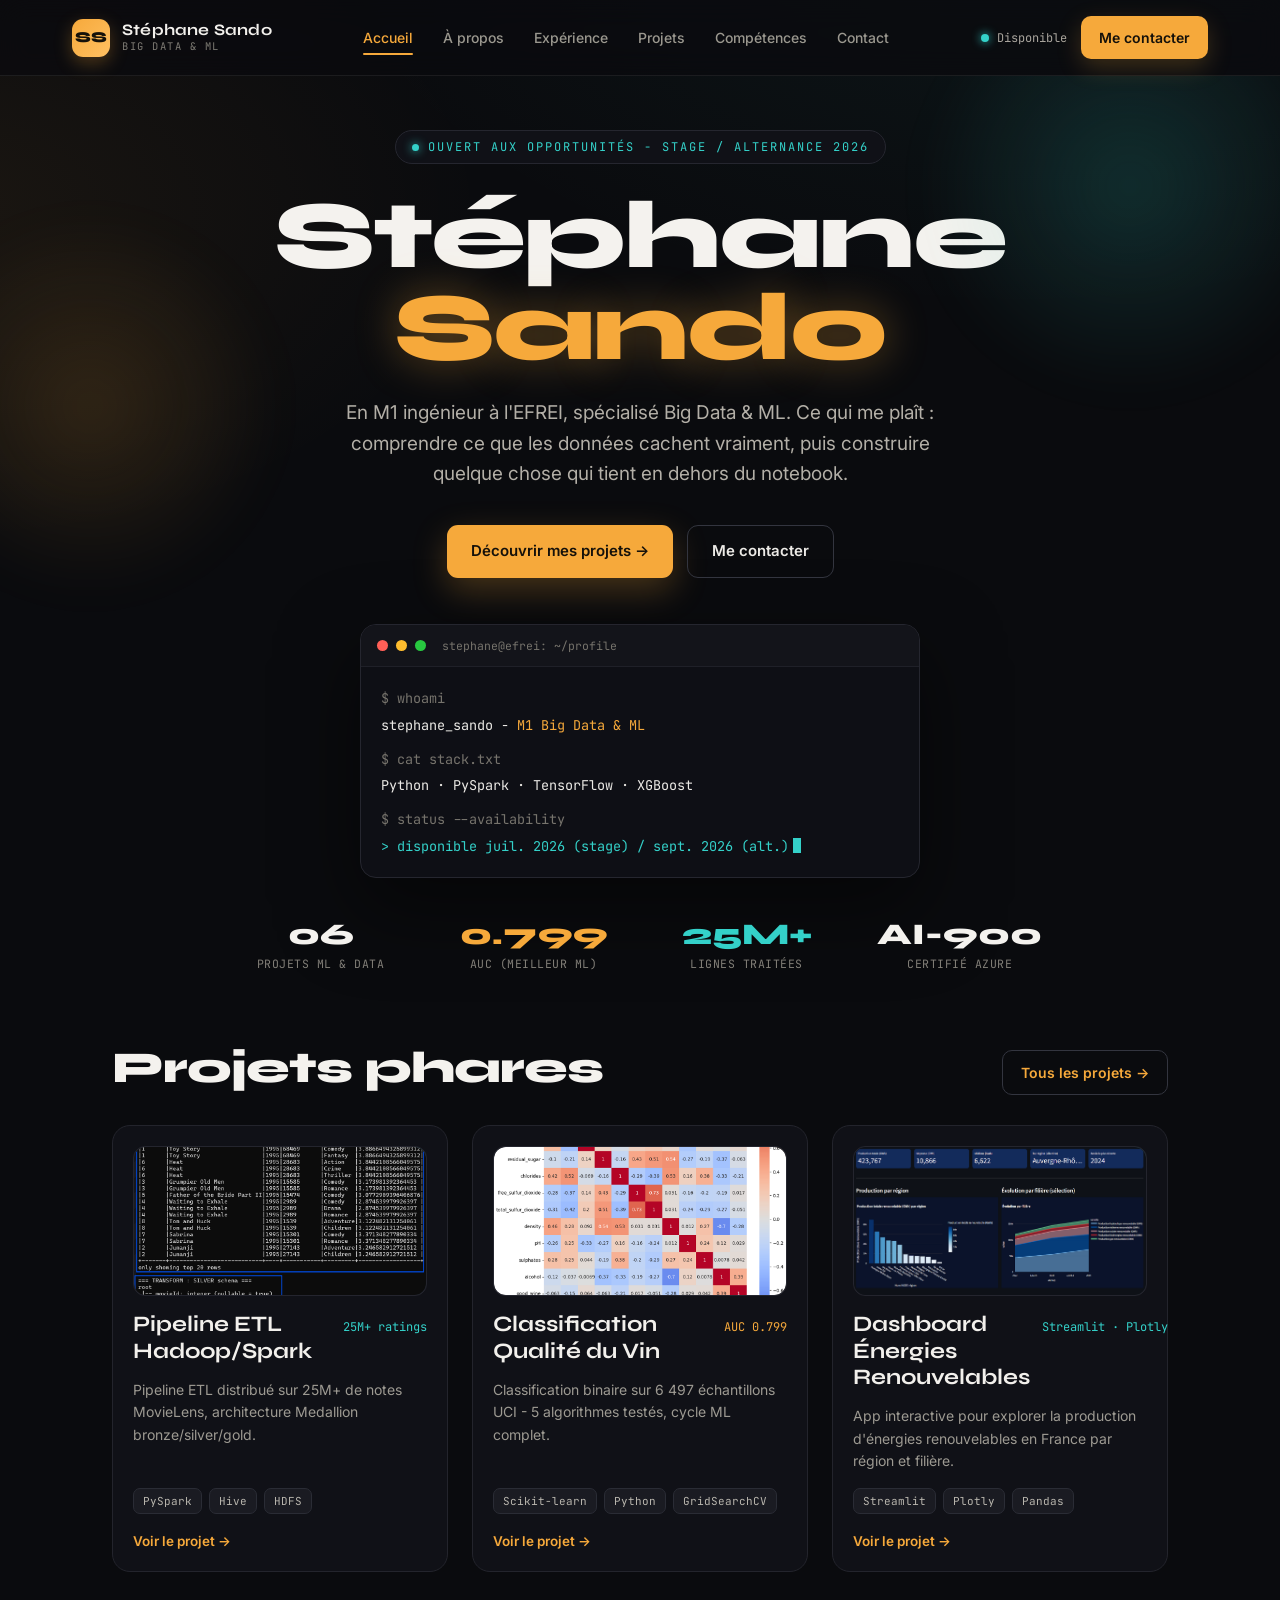
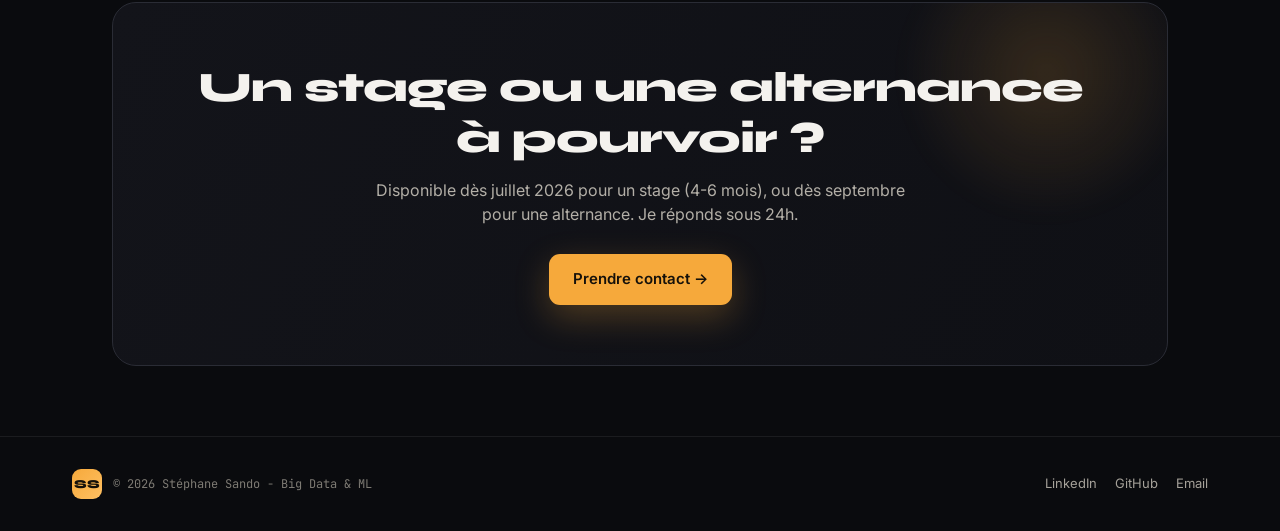
==== index.html @ d76c53a5 "Initial portfolio commit" ====
<!DOCTYPE html>
<html lang="fr">
<head>
  <meta charset="UTF-8">
  <meta name="viewport" content="width=device-width, initial-scale=1.0">
  <title>Stéphane Sando - Big Data &amp; Machine Learning</title>
  <link rel="preconnect" href="https://fonts.googleapis.com">
  <link rel="preconnect" href="https://fonts.gstatic.com" crossorigin>
  <link href="https://fonts.googleapis.com/css2?family=Syne:wght@600;700;800&family=Inter:wght@400;500;600&family=JetBrains+Mono:wght@400;500&display=swap" rel="stylesheet">
  <link href="https://cdn.jsdelivr.net/npm/bootstrap@5.3.3/dist/css/bootstrap.min.css" rel="stylesheet">
  <link rel="stylesheet" href="css/style.css">
</head>
<body>
<div class="page-bg">

  <!-- NAV -->
  <nav class="nav">
    <a href="index.html" class="nav-logo">
      <div class="nav-logo-icon">SS</div>
      <div>
        <span class="nav-logo-name">Stéphane Sando</span>
        <span class="nav-logo-sub">Big Data &amp; ML</span>
      </div>
    </a>
    <div class="nav-links d-none d-lg-flex">
      <a href="index.html"      class="nav-link">Accueil</a>
      <a href="about.html"      class="nav-link">À propos</a>
      <a href="experience.html" class="nav-link">Expérience</a>
      <a href="projects.html"   class="nav-link">Projets</a>
      <a href="skills.html"     class="nav-link">Compétences</a>
      <a href="contact.html"    class="nav-link">Contact</a>
    </div>
    <div class="nav-actions">
      <div class="nav-status d-none d-lg-flex"><span class="status-dot"></span>Disponible</div>
      <a href="contact.html" class="btn-nav-contact">Me contacter</a>
      <button class="burger d-flex d-lg-none" aria-label="Menu"><span></span><span></span><span></span></button>
    </div>
  </nav>

  <!-- MOBILE MENU -->
  <div class="mobile-menu">
    <a href="index.html"      class="nav-link">Accueil</a>
    <a href="about.html"      class="nav-link">À propos</a>
    <a href="experience.html" class="nav-link">Expérience</a>
    <a href="projects.html"   class="nav-link">Projets</a>
    <a href="skills.html"     class="nav-link">Compétences</a>
    <a href="contact.html"    class="nav-link">Contact</a>
    <a href="contact.html" class="btn btn-primary" style="margin-top:24px;">Me contacter</a>
  </div>

  <!-- HERO -->
  <div class="hero-wrapper">
    <div class="hero-glow-1"></div>
    <div class="hero-glow-2"></div>
    <div class="hero-inner">
      <div class="hero-badge">
        <span class="hero-badge-dot"></span>
        Ouvert aux opportunités - Stage / Alternance 2026
      </div>
      <h1 class="hero-title">Stéphane <span class="hero-title-accent">Sando</span></h1>
      <p class="hero-desc">En M1 ingénieur à l'EFREI, spécialisé Big Data &amp; ML. Ce qui me plaît : comprendre ce que les données cachent vraiment, puis construire quelque chose qui tient en dehors du notebook.</p>
      <div class="hero-ctas">
        <a href="projects.html" class="btn btn-primary">Découvrir mes projets →</a>
        <a href="contact.html"  class="btn btn-secondary">Me contacter</a>
      </div>

      <!-- Terminal -->
      <div class="terminal">
        <div class="terminal-bar">
          <span class="terminal-dot" style="background:#ff5f57;"></span>
          <span class="terminal-dot" style="background:#febc2e;"></span>
          <span class="terminal-dot" style="background:#28c840;"></span>
          <span class="terminal-title">stephane@efrei: ~/profile</span>
        </div>
        <div class="terminal-body">
          <div class="t-comment">$ whoami</div>
          <div class="t-output">stephane_sando - <span class="t-accent">M1 Big Data &amp; ML</span></div>
          <div class="t-comment t-gap">$ cat stack.txt</div>
          <div class="t-output">Python · PySpark · TensorFlow · XGBoost</div>
          <div class="t-comment t-gap">$ status --availability</div>
          <div class="t-cool">&gt; disponible juil. 2026 (stage) / sept. 2026 (alt.)<span class="t-cursor"></span></div>
        </div>
      </div>

      <!-- Stats — Bootstrap grid : 2 col mobile, 4 col md+ -->
      <div class="row g-3 justify-content-center mt-4">
        <div class="col-6 col-md-3">
          <div class="stat-item">
            <div class="stat-value">06</div>
            <div class="stat-label">PROJETS ML &amp; DATA</div>
          </div>
        </div>
        <div class="col-6 col-md-3">
          <div class="stat-item">
            <div class="stat-value accent">0.799</div>
            <div class="stat-label">AUC (MEILLEUR ML)</div>
          </div>
        </div>
        <div class="col-6 col-md-3">
          <div class="stat-item">
            <div class="stat-value cool">25M+</div>
            <div class="stat-label">LIGNES TRAITÉES</div>
          </div>
        </div>
        <div class="col-6 col-md-3">
          <a href="https://www.credly.com/badges/1e7e491c-f587-4750-8073-9c41e4e799e8/linked_in_profile" target="_blank" rel="noopener" class="stat-item" style="text-decoration:none;">
            <div class="stat-value">AI-900</div>
            <div class="stat-label">CERTIFIÉ AZURE</div>
          </a>
        </div>
      </div>
    </div>
  </div>

  <!-- PROJECTS PREVIEW -->
  <div class="container">
    <div class="preview-header">
      <h2 class="preview-title">Projets phares</h2>
      <a href="projects.html" class="btn-ghost">Tous les projets →</a>
    </div>

    <!-- Bootstrap grid : 1 col mobile, 2 col md, 3 col lg -->
    <div class="row g-4">

      <!-- Pipeline ETL Hadoop/Spark -->
      <div class="col-12 col-md-6 col-lg-4">
        <a href="projects.html#etl-hadoop" class="project-card h-100">
          <div class="project-card-thumb">
            <div class="thumb-glow" style="background:radial-gradient(circle at 72% 22%,rgba(52,209,201,.22),transparent 62%);"></div>
            <span class="thumb-cat" style="background:#34D1C9;">Big Data</span>
            <img src="img/projects/etl-hadoop-1.png" alt="Pipeline ETL Hadoop/Spark" class="thumb-img">
          </div>
          <div class="card-row">
            <h3 class="card-title">Pipeline ETL Hadoop/Spark</h3>
            <span class="card-metric" style="color:#34D1C9;">25M+ ratings</span>
          </div>
          <p class="card-desc">Pipeline ETL distribué sur 25M+ de notes MovieLens, architecture Medallion bronze/silver/gold.</p>
          <div class="card-tags">
            <span class="tag">PySpark</span>
            <span class="tag">Hive</span>
            <span class="tag">HDFS</span>
          </div>
          <span class="card-cta">Voir le projet →</span>
        </a>
      </div>

      <!-- Classification Qualité du Vin -->
      <div class="col-12 col-md-6 col-lg-4">
        <a href="projects.html#vin" class="project-card h-100">
          <div class="project-card-thumb">
            <div class="thumb-glow" style="background:radial-gradient(circle at 72% 22%,rgba(246,169,59,.22),transparent 62%);"></div>
            <span class="thumb-cat" style="background:#F6A93B;">Machine Learning</span>
            <img src="img/projects/vin-1.png" alt="Classification Qualité du Vin" class="thumb-img">
          </div>
          <div class="card-row">
            <h3 class="card-title">Classification Qualité du Vin</h3>
            <span class="card-metric" style="color:#F6A93B;">AUC 0.799</span>
          </div>
          <p class="card-desc">Classification binaire sur 6 497 échantillons UCI - 5 algorithmes testés, cycle ML complet.</p>
          <div class="card-tags">
            <span class="tag">Scikit-learn</span>
            <span class="tag">Python</span>
            <span class="tag">GridSearchCV</span>
          </div>
          <span class="card-cta">Voir le projet →</span>
        </a>
      </div>

      <!-- Dashboard Streamlit -->
      <div class="col-12 col-md-6 col-lg-4">
        <a href="projects.html#streamlit" class="project-card h-100">
          <div class="project-card-thumb">
            <div class="thumb-glow" style="background:radial-gradient(circle at 72% 22%,rgba(52,209,201,.22),transparent 62%);"></div>
            <span class="thumb-cat" style="background:#34D1C9;">Data Analytics</span>
            <img src="img/projects/streamlit.png" alt="Dashboard Énergies Renouvelables" class="thumb-img">
          </div>
          <div class="card-row">
            <h3 class="card-title">Dashboard Énergies Renouvelables</h3>
            <span class="card-metric" style="color:#34D1C9;">Streamlit · Plotly</span>
          </div>
          <p class="card-desc">App interactive pour explorer la production d'énergies renouvelables en France par région et filière.</p>
          <div class="card-tags">
            <span class="tag">Streamlit</span>
            <span class="tag">Plotly</span>
            <span class="tag">Pandas</span>
          </div>
          <span class="card-cta">Voir le projet →</span>
        </a>
      </div>

    </div>
  </div>

  <!-- CTA BANNER -->
  <div class="container">
    <div class="cta-banner">
      <div class="cta-banner-glow"></div>
      <h2>Un stage ou une alternance à pourvoir ?</h2>
      <p>Disponible dès juillet 2026 pour un stage (4-6 mois), ou dès septembre pour une alternance. Je réponds sous 24h.</p>
      <a href="contact.html" class="btn btn-primary" style="position:relative;">Prendre contact →</a>
    </div>
  </div>

  <!-- FOOTER -->
  <footer class="footer">
    <div class="footer-brand">
      <div class="footer-logo">SS</div>
      <span class="footer-copy">© 2026 Stéphane Sando - Big Data &amp; ML</span>
    </div>
    <div class="footer-links">
      <a href="https://linkedin.com/in/stephane-sando" target="_blank" rel="noopener" class="footer-link">LinkedIn</a>
      <a href="https://github.com/StephaneSando"       target="_blank" rel="noopener" class="footer-link">GitHub</a>
      <a href="mailto:stephanesando@gmail.com"                                         class="footer-link">Email</a>
    </div>
  </footer>

</div>
<script src="js/main.js"></script>
</body>
</html>
---- css/style.css ----
/* =============================================
   PORTFOLIO — STÉPHANE SANDO
   css/style.css — feuille de styles partagée
   ============================================= */

/* === RESET === */
*, *::before, *::after { box-sizing: border-box; margin: 0; padding: 0; }
html { scroll-behavior: smooth; }
body {
  background: #0a0b0e;
  color: #ECEAE6;
  font-family: 'Inter', sans-serif;
  -webkit-font-smoothing: antialiased;
  -webkit-text-size-adjust: 100%;
  min-height: 100vh;
  overflow-x: hidden;
}
img { max-width: 100%; display: block; }
a { text-decoration: none; color: inherit; }
button { font-family: 'Inter', sans-serif; cursor: pointer; }
input, textarea { font-family: 'Inter', sans-serif; }
::selection { background: rgba(246,169,59,0.3); }

/* === CSS VARIABLES === */
:root {
  --accent:       #F6A93B;
  --accent-bright:#FFC062;
  --cool:         #34D1C9;
  --bg:           #0a0b0e;
  --bg-card:      #101117;
  --bg-card2:     #15161d;
  --border:       #23242c;
  --border-sub:   #2a2c35;
  --text1: #F4F2EE;
  --text2: #ECEAE6;
  --text3: #c4c0b8;
  --text4: #b3afa7;
  --text5: #9d9a92;
  --text6: #827f78;
}

/* === PAGE BACKGROUND === */
.page-bg {
  background:
    radial-gradient(1200px 700px at 80% -5%, rgba(52,209,201,0.06), transparent 60%),
    radial-gradient(1000px 600px at -5% 10%, rgba(246,169,59,0.07), transparent 55%),
    #0a0b0e;
  min-height: 100vh;
}

/* === CONTAINERS === */
.container    { max-width: 1200px; margin: 0 auto; padding: 0 clamp(20px,6vw,72px); }
.container-md { max-width: 1100px; margin: 0 auto; padding: 0 clamp(20px,6vw,72px); }
.container-sm { max-width: 1000px; margin: 0 auto; padding: 0 clamp(20px,6vw,72px); }

/* === TYPOGRAPHY === */
.section-label {
  font-family: 'JetBrains Mono', monospace;
  font-size: 12px;
  letter-spacing: 2px;
  text-transform: uppercase;
  color: var(--accent);
  margin-bottom: 12px;
}
.section-title {
  font-family: 'Syne', sans-serif;
  font-weight: 800;
  font-size: clamp(34px,5vw,56px);
  letter-spacing: -1.2px;
  color: var(--text1);
  margin: 0 0 10px;
}
.section-desc {
  font-size: 16px;
  color: #a5a199;
  max-width: 600px;
  margin: 0 0 30px;
}

/* === BUTTONS === */
.btn {
  display: inline-flex;
  align-items: center;
  justify-content: center;
  gap: 8px;
  font-family: 'Inter', sans-serif;
  font-weight: 600;
  font-size: 15px;
  border-radius: 11px;
  padding: 14px 24px;
  border: none;
  cursor: pointer;
  transition: opacity .15s, transform .15s, box-shadow .15s;
  text-decoration: none;
}
.btn:hover { opacity: .88; transform: translateY(-1px); }
.btn:active { transform: translateY(0); }
.btn-primary {
  background: var(--accent);
  color: #15110a;
  box-shadow: 0 12px 34px rgba(246,169,59,.26);
}
.btn-primary:hover { box-shadow: 0 16px 40px rgba(246,169,59,.38); }
.btn-secondary {
  background: transparent;
  color: var(--text2);
  border: 1px solid #33353f;
}
.btn-ghost {
  display: inline-flex;
  align-items: center;
  gap: 8px;
  background: transparent;
  color: var(--accent);
  border: 1px solid #33353f;
  border-radius: 10px;
  padding: 11px 18px;
  font-family: 'Inter', sans-serif;
  font-size: 14px;
  font-weight: 600;
  cursor: pointer;
  text-decoration: none;
  transition: opacity .15s;
}
.btn-ghost:hover { opacity: .8; }

/* === TAGS === */
.tag {
  font-family: 'JetBrains Mono', monospace;
  font-size: 11px;
  color: #b9b6ae;
  background: #1a1b22;
  border: 1px solid var(--border-sub);
  padding: 4px 9px;
  border-radius: 7px;
  white-space: nowrap;
}

/* === BOOTSTRAP OVERRIDES === */
.nav { flex-wrap: nowrap !important; }          /* empêche Bootstrap de faire wrapper la nav */
.form-label { margin-bottom: 0 !important; }   /* annule la marge Bootstrap sur form-label  */

/* === NAVIGATION === */
.nav {
  position: sticky;
  top: 0;
  z-index: 50;
  display: flex;
  align-items: center;
  justify-content: space-between;
  gap: 18px;
  padding: 16px clamp(20px,6vw,72px);
  background: rgba(10,11,14,.72);
  backdrop-filter: blur(14px);
  -webkit-backdrop-filter: blur(14px);
  border-bottom: 1px solid rgba(255,255,255,.07);
}
.nav-logo {
  display: flex;
  align-items: center;
  gap: 12px;
  text-decoration: none;
  flex-shrink: 0;
}
.nav-logo-icon {
  width: 38px;
  height: 38px;
  border-radius: 11px;
  display: flex;
  align-items: center;
  justify-content: center;
  font-family: 'Syne', sans-serif;
  font-weight: 800;
  font-size: 15px;
  color: #15110a;
  background: linear-gradient(135deg, var(--accent), var(--accent-bright));
  box-shadow: 0 6px 18px rgba(246,169,59,.28);
  flex-shrink: 0;
}
.nav-logo-name {
  display: block;
  font-family: 'Syne', sans-serif;
  font-weight: 700;
  font-size: 16px;
  color: #F2F0EC;
  letter-spacing: .2px;
  line-height: 1.2;
}
.nav-logo-sub {
  display: block;
  font-family: 'JetBrains Mono', monospace;
  font-size: 10.5px;
  letter-spacing: 1.5px;
  text-transform: uppercase;
  color: #7e7b74;
}
.nav-links {
  display: flex;
  align-items: center;
  gap: 4px;
}
.nav-link {
  position: relative;
  display: inline-block;
  padding: 9px 13px;
  font-size: 14px;
  font-weight: 500;
  color: #9b988f;
  text-decoration: none;
  transition: color .15s;
  white-space: nowrap;
  background: none;
  border: none;
}
.nav-link::after {
  content: '';
  position: absolute;
  left: 13px;
  right: 13px;
  bottom: 2px;
  height: 2px;
  border-radius: 2px;
  background: transparent;
  transition: background .15s;
}
.nav-link:hover { color: var(--accent); }
.nav-link.active { color: var(--accent); }
.nav-link.active::after { background: var(--accent); }

.nav-actions {
  display: flex;
  align-items: center;
  gap: 14px;
  flex-shrink: 0;
}
.nav-status {
  display: flex;
  align-items: center;
  gap: 8px;
  font-family: 'JetBrains Mono', monospace;
  font-size: 12px;
  color: #a9a59d;
  white-space: nowrap;
}
.status-dot {
  width: 8px;
  height: 8px;
  border-radius: 50%;
  background: var(--cool);
  box-shadow: 0 0 10px var(--cool);
  animation: pulseGlow 2.4s ease-in-out infinite;
  flex-shrink: 0;
}
.btn-nav-contact {
  background: var(--accent);
  color: #15110a;
  font-family: 'Inter', sans-serif;
  font-weight: 600;
  font-size: 14px;
  border: none;
  border-radius: 10px;
  padding: 11px 18px;
  box-shadow: 0 8px 24px rgba(246,169,59,.22);
  cursor: pointer;
  text-decoration: none;
  transition: opacity .15s;
  white-space: nowrap;
}
.btn-nav-contact:hover { opacity: .88; }

/* Burger */
.burger {
  display: none;
  flex-direction: column;
  gap: 5px;
  background: transparent;
  border: none;
  padding: 6px;
  cursor: pointer;
  z-index: 60;
}
.burger span {
  display: block;
  width: 24px;
  height: 2px;
  background: #ECEAE6;
  border-radius: 2px;
  transition: transform .25s, opacity .25s;
}
.burger.open span:nth-child(1) { transform: translateY(7px) rotate(45deg); }
.burger.open span:nth-child(2) { opacity: 0; }
.burger.open span:nth-child(3) { transform: translateY(-7px) rotate(-45deg); }

/* Mobile menu overlay */
.mobile-menu {
  display: none;
  position: fixed;
  inset: 0;
  z-index: 40;
  background: rgba(10,11,14,.97);
  backdrop-filter: blur(20px);
  flex-direction: column;
  align-items: center;
  justify-content: center;
  gap: 8px;
  padding: 24px;
}
.mobile-menu.open { display: flex; }
.mobile-menu .nav-link {
  font-size: 22px;
  font-family: 'Syne', sans-serif;
  font-weight: 700;
  padding: 14px 32px;
}

/* === HERO (index) === */
.hero-wrapper {
  position: relative;
  overflow: hidden;
  padding: 54px 0 30px;
}
.hero-glow-1 {
  position: absolute;
  top: -120px; right: -80px;
  width: 460px; height: 460px;
  border-radius: 50%;
  background: radial-gradient(circle, rgba(52,209,201,.16), transparent 65%);
  filter: blur(20px);
  pointer-events: none;
}
.hero-glow-2 {
  position: absolute;
  top: 120px; left: -120px;
  width: 420px; height: 420px;
  border-radius: 50%;
  background: radial-gradient(circle, rgba(246,169,59,.14), transparent 65%);
  filter: blur(20px);
  pointer-events: none;
}
.hero-inner {
  max-width: 980px;
  margin: 0 auto;
  padding: 0 clamp(20px,6vw,72px);
  text-align: center;
}
.hero-badge {
  display: inline-flex;
  align-items: center;
  gap: 9px;
  font-family: 'JetBrains Mono', monospace;
  font-size: 12px;
  letter-spacing: 2px;
  text-transform: uppercase;
  color: var(--cool);
  margin-bottom: 26px;
  padding: 7px 16px;
  border: 1px solid #25262f;
  border-radius: 999px;
  background: #101117;
}
.hero-badge-dot {
  width: 7px; height: 7px;
  border-radius: 50%;
  background: var(--cool);
  box-shadow: 0 0 10px var(--cool);
  flex-shrink: 0;
}
.hero-title {
  font-family: 'Syne', sans-serif;
  font-weight: 800;
  font-size: clamp(46px,8vw,96px);
  line-height: .96;
  letter-spacing: -2px;
  margin: 0 0 24px;
  color: var(--text1);
}
.hero-title-accent {
  color: var(--accent);
  text-shadow: 0 0 44px rgba(246,169,59,.4);
}
.hero-desc {
  font-size: 19px;
  line-height: 1.6;
  color: #b3afa7;
  max-width: 620px;
  margin: 0 auto 36px;
}
.hero-ctas {
  display: flex;
  flex-wrap: wrap;
  gap: 14px;
  justify-content: center;
  margin-bottom: 46px;
}

/* Terminal */
.terminal {
  max-width: 560px;
  margin: 0 auto;
  text-align: left;
  border-radius: 16px;
  background: #0e0f15;
  border: 1px solid #25262f;
  box-shadow: 0 30px 80px rgba(0,0,0,.5);
  overflow: hidden;
}
.terminal-bar {
  display: flex;
  align-items: center;
  gap: 8px;
  padding: 12px 16px;
  border-bottom: 1px solid #1f2028;
  background: #13141a;
}
.terminal-dot { width: 11px; height: 11px; border-radius: 50%; }
.terminal-title {
  font-family: 'JetBrains Mono', monospace;
  font-size: 11.5px;
  color: #76736c;
  margin-left: 8px;
}
.terminal-body {
  padding: 18px 20px;
  font-family: 'JetBrains Mono', monospace;
  font-size: 13.5px;
  line-height: 1.95;
}
.t-comment { color: #76736c; }
.t-output  { color: #ECEAE6; }
.t-accent  { color: var(--accent); }
.t-cool    { color: var(--cool); }
.t-gap     { margin-top: 8px; }
.t-cursor {
  display: inline-block;
  width: 8px; height: 15px;
  background: var(--cool);
  margin-left: 4px;
  vertical-align: -2px;
  animation: blink 1.1s step-end infinite;
}

/* Stats */
.stats-row {
  display: flex;
  flex-wrap: wrap;
  gap: 30px;
  margin-top: 46px;
  justify-content: center;
}
.stat-item { text-align: center; flex: 1 1 80px; }
.stat-value {
  font-family: 'Syne', sans-serif;
  font-weight: 800;
  font-size: 30px;
  color: var(--text1);
  line-height: 1.1;
}
.stat-value.accent { color: var(--accent); }
.stat-value.cool   { color: var(--cool); }
.stat-label {
  font-family: 'JetBrains Mono', monospace;
  font-size: 11.5px;
  color: #827f78;
  letter-spacing: .5px;
  margin-top: 4px;
}

/* Projects preview (index) */
.preview-header {
  display: flex;
  align-items: flex-end;
  justify-content: space-between;
  gap: 20px;
  flex-wrap: wrap;
  margin-bottom: 30px;
  padding-top: 40px;
}
.preview-title {
  font-family: 'Syne', sans-serif;
  font-weight: 800;
  font-size: clamp(30px,4vw,44px);
  margin: 0;
  letter-spacing: -1px;
  color: var(--text1);
}

/* CTA banner */
.cta-banner {
  position: relative;
  overflow: hidden;
  border-radius: 24px;
  border: 1px solid #2a2c35;
  background: linear-gradient(120deg,#13141a,#0f1015);
  padding: clamp(34px,5vw,60px);
  text-align: center;
  margin: 30px 0 70px;
}
.cta-banner-glow {
  position: absolute;
  top: -90px; right: -40px;
  width: 320px; height: 320px;
  border-radius: 50%;
  background: radial-gradient(circle, rgba(246,169,59,.16), transparent 65%);
  filter: blur(10px);
  pointer-events: none;
}
.cta-banner h2 {
  position: relative;
  font-family: 'Syne', sans-serif;
  font-weight: 800;
  font-size: clamp(28px,4vw,42px);
  margin: 0 0 14px;
  letter-spacing: -1px;
  color: var(--text1);
}
.cta-banner p {
  position: relative;
  font-size: 16px;
  color: #b3afa7;
  max-width: 560px;
  margin: 0 auto 28px;
}

/* === PROJECT CARDS ===
   La grille est maintenant gérée par Bootstrap (.row .col-*)  */
.project-card {
  border-radius: 18px;
  background: var(--bg-card);
  border: 1px solid var(--border);
  padding: 20px;
  display: flex;
  flex-direction: column;
  gap: 15px;
  cursor: pointer;
  text-decoration: none;
  color: inherit;
  transition: border-color .2s, transform .2s, box-shadow .2s;
}
.project-card:hover {
  border-color: #3a3c46;
  transform: translateY(-2px);
  box-shadow: 0 8px 24px rgba(0,0,0,.3);
}
.project-card-thumb {
  position: relative;
  height: 150px;
  border-radius: 12px;
  overflow: hidden;
  background: repeating-linear-gradient(135deg,#16171d,#16171d 11px,#1b1c23 11px,#1b1c23 22px);
  border: 1px solid #24252e;
  display: flex;
  align-items: flex-end;
  justify-content: space-between;
  padding: 12px;
}
.thumb-glow  { position: absolute; inset: 0; pointer-events: none; }
.thumb-cat {
  position: relative;
  font-family: 'JetBrains Mono', monospace;
  font-size: 10.5px;
  color: #15110a;
  padding: 4px 9px;
  border-radius: 6px;
  font-weight: 500;
}
.thumb-placeholder {
  position: relative;
  font-family: 'JetBrains Mono', monospace;
  font-size: 10px;
  color: #6f6c66;
}
.card-row {
  display: flex;
  align-items: baseline;
  justify-content: space-between;
  gap: 12px;
}
.card-title {
  font-family: 'Syne', sans-serif;
  font-weight: 700;
  font-size: 22px;
  margin: 0;
  color: #F2F0EC;
}
.card-metric {
  font-family: 'JetBrains Mono', monospace;
  font-size: 12px;
  white-space: nowrap;
  flex-shrink: 0;
}
.card-desc {
  font-size: 14px;
  line-height: 1.6;
  color: #9d9a92;
  margin: 0;
  flex: 1;
}
.card-tags { display: flex; flex-wrap: wrap; gap: 7px; }
.card-cta {
  display: inline-flex;
  align-items: center;
  gap: 8px;
  font-size: 13.5px;
  font-weight: 600;
  color: var(--accent);
  margin-top: 2px;
}

/* === FILTERS === */
.filters { display: flex; flex-wrap: wrap; gap: 10px; margin-bottom: 30px; }
.filter-btn {
  font-family: 'Inter', sans-serif;
  font-size: 13.5px;
  font-weight: 600;
  border-radius: 999px;
  padding: 9px 17px;
  border: 1px solid #2c2e37;
  color: #b9b6ae;
  background: transparent;
  cursor: pointer;
  transition: background .15s, color .15s, border-color .15s;
}
.filter-btn.active { background: var(--accent); color: #16120b; border-color: var(--accent); }
.filter-btn:hover:not(.active) { border-color: #4a4c55; color: var(--text2); }

/* === PROJECT DETAIL === */
.detail-back {
  display: inline-flex;
  align-items: center;
  gap: 8px;
  background: transparent;
  color: #a5a199;
  border: 1px solid var(--border-sub);
  border-radius: 10px;
  padding: 9px 15px;
  font-family: 'Inter', sans-serif;
  font-size: 13.5px;
  font-weight: 600;
  margin-bottom: 26px;
  cursor: pointer;
  transition: color .15s, border-color .15s;
}
.detail-back:hover { color: var(--text2); border-color: #4a4c55; }
.detail-badges {
  display: flex;
  align-items: center;
  gap: 12px;
  flex-wrap: wrap;
  margin-bottom: 14px;
}
.detail-cat-badge {
  font-family: 'JetBrains Mono', monospace;
  font-size: 11px;
  color: #15110a;
  padding: 5px 11px;
  border-radius: 7px;
  font-weight: 500;
}
.detail-metric {
  font-family: 'JetBrains Mono', monospace;
  font-size: 13px;
}
.detail-title {
  font-family: 'Syne', sans-serif;
  font-weight: 800;
  font-size: clamp(34px,5vw,54px);
  margin: 0 0 26px;
  letter-spacing: -1.2px;
  color: var(--text1);
}
.detail-thumb {
  position: relative;
  height: clamp(220px,34vw,400px);
  border-radius: 18px;
  overflow: hidden;
  background: repeating-linear-gradient(135deg,#16171d,#16171d 13px,#1b1c23 13px,#1b1c23 26px);
  border: 1px solid #24252e;
  display: flex;
  align-items: center;
  justify-content: center;
  margin-bottom: 36px;
}
.detail-thumb-text {
  position: relative;
  font-family: 'JetBrains Mono', monospace;
  font-size: 13px;
  color: #6f6c66;
  text-align: center;
  line-height: 1.8;
}
/* .detail-grid → remplacé par Bootstrap .row dans le HTML */
.detail-h3 {
  font-family: 'Syne', sans-serif;
  font-weight: 700;
  font-size: 20px;
  margin: 0 0 14px;
  color: var(--text1);
}
.detail-para { font-size: 15px; line-height: 1.7; color: #b3afa7; margin: 0 0 14px; }
.detail-tech-tags { display: flex; flex-wrap: wrap; gap: 7px; margin-bottom: 32px; }
.detail-tech-tag {
  font-family: 'JetBrains Mono', monospace;
  font-size: 11.5px;
  color: #b9b6ae;
  background: #1a1b22;
  border: 1px solid var(--border-sub);
  padding: 5px 10px;
  border-radius: 7px;
}
.detail-sections { display: flex; flex-direction: column; gap: 14px; margin-top: 24px; }
.detail-sec-card {
  border-radius: 14px;
  background: var(--bg-card);
  border: 1px solid var(--border);
  padding: 18px;
}
.detail-sec-card h4 {
  font-family: 'Syne', sans-serif;
  font-weight: 600;
  font-size: 15px;
  margin: 0 0 10px;
}
.detail-sec-card p { font-size: 13.5px; line-height: 1.6; color: #9d9a92; margin: 0; }
.detail-results-card {
  border-radius: 16px;
  background: var(--bg-card);
  border: 1px solid var(--border);
  padding: 20px;
}
.detail-results-label {
  font-family: 'JetBrains Mono', monospace;
  font-size: 11px;
  letter-spacing: 1px;
  color: #827f78;
  margin-bottom: 14px;
}
.detail-result-row {
  display: flex;
  align-items: baseline;
  justify-content: space-between;
  gap: 12px;
  border-bottom: 1px solid #1d1e26;
  padding-bottom: 10px;
  margin-bottom: 10px;
}
.detail-result-row:last-child { border-bottom: none; margin-bottom: 0; padding-bottom: 0; }
.detail-result-k { font-size: 13.5px; color: #928f88; }
.detail-result-v { font-family: 'Syne', sans-serif; font-weight: 700; font-size: 16px; text-align: right; }
.detail-github {
  display: flex;
  align-items: center;
  justify-content: center;
  gap: 9px;
  text-decoration: none;
  color: var(--text2);
  font-weight: 600;
  font-size: 14px;
  border: 1px solid #33353f;
  border-radius: 11px;
  padding: 13px;
  margin-top: 12px;
  transition: border-color .15s, color .15s;
}
.detail-github:hover { border-color: #4a4c55; color: var(--text1); }

/* === ABOUT ===
   .about-grid → remplacé par Bootstrap .row dans le HTML */
.about-photo { display: flex; flex-direction: column; gap: 18px; }
.thumb-img {
  position: absolute;
  inset: 0;
  width: 100%;
  height: 100%;
  object-fit: cover;
  border-radius: 12px;
}
.detail-gallery-img {
  position: absolute;
  inset: 0;
  width: 100%;
  height: 100%;
  object-fit: contain;
  border-radius: 18px;
}
#detail-img-caption {
  font-family: 'Inter', sans-serif;
  font-size: 15px;
  font-weight: 500;
  color: #c4c0b8;
  text-align: center;
  padding: 12px 0 10px;
  min-height: 36px;
  letter-spacing: .01em;
}
#detail-gallery-strip {
  display: flex;
  gap: 8px;
  flex-wrap: wrap;
  margin-bottom: 28px;
}
.gallery-thumb {
  width: 72px;
  height: 50px;
  border-radius: 8px;
  object-fit: cover;
  cursor: pointer;
  opacity: 0.4;
  border: 2px solid transparent;
  transition: opacity .18s, border-color .18s;
}
.gallery-thumb.active,
.gallery-thumb:hover { opacity: 1; border-color: var(--accent); }
.about-photo-img {
  width: 100%;
  aspect-ratio: 4/5;
  object-fit: cover;
  object-position: center top;
  border-radius: 18px;
  border: 1px solid #24252e;
  display: block;
}
.photo-placeholder {
  position: relative;
  aspect-ratio: 4/5;
  border-radius: 18px;
  overflow: hidden;
  background: repeating-linear-gradient(135deg,#16171d,#16171d 12px,#1b1c23 12px,#1b1c23 24px);
  border: 1px solid #24252e;
  display: flex;
  align-items: center;
  justify-content: center;
}
.photo-glow {
  position: absolute; inset: 0;
  background: radial-gradient(circle at 60% 25%, rgba(246,169,59,.12), transparent 60%);
}
.photo-text {
  position: relative;
  font-family: 'JetBrains Mono', monospace;
  font-size: 12px;
  color: #6f6c66;
  text-align: center;
  line-height: 1.8;
}
.about-body p { font-size: 16px; line-height: 1.72; color: #a5a199; margin: 0 0 18px; }
.about-body p:first-child { font-size: 17px; color: var(--text3); }
.about-body strong { color: var(--text1); }

/* .avail-grid → remplacé par Bootstrap .row dans le HTML */
.avail-card {
  border-radius: 14px;
  background: var(--bg-card);
  border: 1px solid var(--border);
  padding: 16px;
}
.avail-lbl {
  font-family: 'JetBrains Mono', monospace;
  font-size: 11px;
  color: #827f78;
  letter-spacing: 1px;
  margin-bottom: 6px;
}
.avail-val { font-size: 15px; color: var(--text2); font-weight: 500; }

.sub-title {
  font-family: 'Syne', sans-serif;
  font-weight: 700;
  font-size: 20px;
  color: #F2F0EC;
  margin: 0 0 18px;
}
.sub-title + .sub-title,
.sub-title-gap { margin-top: 14px; }

/* Timeline */
.timeline { display: flex; flex-direction: column; }
.tl-item  { display: flex; gap: 16px; padding-bottom: 22px; }
.tl-line  { display: flex; flex-direction: column; align-items: center; }
.tl-dot {
  width: 13px; height: 13px;
  flex-shrink: 0;
  border-radius: 50%;
  box-shadow: 0 0 0 4px #15161d;
  margin-top: 5px;
}
.tl-connector {
  flex: 1;
  width: 1px;
  background: linear-gradient(#2a2c35, transparent);
  margin-top: 6px;
}
.tl-period { font-family: 'JetBrains Mono', monospace; font-size: 11.5px; letter-spacing: .5px; margin-bottom: 5px; }
.tl-degree { font-size: 15px; font-weight: 600; color: var(--text2); margin-bottom: 3px; }
.tl-school { font-size: 13.5px; color: #b9b6ae; margin-bottom: 5px; }
.tl-detail { font-size: 13px; line-height: 1.55; color: #928f88; }

/* Process */
.process { display: flex; flex-direction: column; }
.proc-item { display: flex; gap: 16px; padding-bottom: 22px; }
.proc-num {
  width: 34px; height: 34px;
  flex-shrink: 0;
  border-radius: 9px;
  background: #15161d;
  border: 1px solid #2a2c35;
  display: flex;
  align-items: center;
  justify-content: center;
  font-family: 'Syne', sans-serif;
  font-weight: 800;
  font-size: 14px;
  color: var(--accent);
}
.proc-body { padding-top: 3px; }
.proc-title { font-size: 15px; font-weight: 600; color: var(--text2); margin-bottom: 4px; }
.proc-desc  { font-size: 13.5px; line-height: 1.55; color: #928f88; }

/* Interests */
.interests { display: flex; flex-wrap: wrap; gap: 10px; }
.interest-chip {
  font-size: 13.5px;
  color: #b9b6ae;
  background: #15161d;
  border: 1px solid var(--border-sub);
  padding: 8px 14px;
  border-radius: 999px;
}

/* === EXPERIENCE === */
.xp-notice {
  display: inline-flex;
  align-items: center;
  gap: 9px;
  font-size: 13px;
  color: #a9a59d;
  background: rgba(52,209,201,.07);
  border: 1px solid rgba(52,209,201,.25);
  border-radius: 10px;
  padding: 9px 14px;
  margin-bottom: 36px;
  line-height: 1.5;
}
.xp-timeline { display: flex; flex-direction: column; }
.xp-item     { display: flex; gap: 20px; padding-bottom: 26px; }
.xp-line     { display: flex; flex-direction: column; align-items: center; }
.xp-dot {
  width: 14px; height: 14px;
  flex-shrink: 0;
  border-radius: 50%;
  box-shadow: 0 0 0 4px #0a0b0e;
  margin-top: 8px;
}
.xp-connector {
  flex: 1;
  width: 2px;
  background: linear-gradient(#2a2c35, transparent);
  margin-top: 8px;
}
.xp-card {
  flex: 1;
  border-radius: 16px;
  background: var(--bg-card);
  border: 1px solid var(--border);
  padding: 22px;
}
.xp-header {
  display: flex;
  align-items: flex-start;
  justify-content: space-between;
  gap: 14px;
  flex-wrap: wrap;
  margin-bottom: 12px;
}
.xp-role    { font-family: 'Syne', sans-serif; font-weight: 700; font-size: 20px; margin: 0 0 4px; color: #F2F0EC; }
.xp-company { font-size: 14px; color: #b9b6ae; }
.xp-meta    { display: flex; flex-direction: column; align-items: flex-end; gap: 6px; }
.xp-kind {
  font-family: 'JetBrains Mono', monospace;
  font-size: 10.5px;
  color: #15110a;
  padding: 4px 9px;
  border-radius: 6px;
  font-weight: 500;
}
.xp-period { font-family: 'JetBrains Mono', monospace; font-size: 12px; color: #76736c; }
.xp-body   { font-size: 14px; line-height: 1.6; color: #9d9a92; margin: 0 0 14px; }
.xp-tags   { display: flex; flex-wrap: wrap; gap: 7px; }

/* === SKILLS ===
   .skills-grid → remplacé par Bootstrap .row dans le HTML */
.cert-badge {
  display: inline-flex;
  align-items: center;
  gap: 12px;
  border-radius: 14px;
  background: linear-gradient(120deg,var(--bg-card2),var(--bg-card));
  border: 1px solid var(--accent);
  padding: 13px 18px;
  margin-bottom: 36px;
  text-decoration: none;
  color: inherit;
  transition: box-shadow .2s, transform .2s;
}
.cert-badge:hover { box-shadow: 0 0 0 1px var(--accent), 0 4px 18px rgba(246,169,59,.15); transform: translateY(-1px); color: inherit; }
.cert-icon {
  width: 40px; height: 40px;
  border-radius: 10px;
  flex-shrink: 0;
  background: rgba(246,169,59,.14);
  display: flex;
  align-items: center;
  justify-content: center;
  font-family: 'Syne', sans-serif;
  font-weight: 800;
  color: var(--accent);
  font-size: 13px;
}
.cert-name   { font-size: 15px; font-weight: 600; color: #F2F0EC; }
.cert-status { font-family: 'JetBrains Mono', monospace; font-size: 12px; color: var(--accent); }
.skill-group {
  border-radius: 18px;
  background: var(--bg-card);
  border: 1px solid var(--border);
  padding: 22px;
}
.skill-group-header {
  display: flex;
  align-items: center;
  gap: 10px;
  margin-bottom: 20px;
}
.skill-group-dot { width: 10px; height: 10px; border-radius: 3px; flex-shrink: 0; }
.skill-group-name { font-family: 'Syne', sans-serif; font-weight: 700; font-size: 18px; margin: 0; color: var(--text1); }
.skill-items { display: flex; flex-direction: column; gap: 15px; }
.skill-row   { display: flex; justify-content: space-between; align-items: center; margin-bottom: 7px; }
.skill-name  { font-size: 14px; color: #d6d3cc; }
.skill-lvl   { font-family: 'JetBrains Mono', monospace; font-size: 11px; color: #76736c; }
.skill-bar   { height: 7px; border-radius: 999px; background: #1c1d24; overflow: hidden; }
.skill-bar-fill {
  height: 100%;
  width: 0;
  border-radius: 999px;
  transition: width 1s ease-out;
}

/* === CONTACT ===
   .contact-grid et .form-row → remplacés par Bootstrap .row dans le HTML */
.contact-form { display: flex; flex-direction: column; gap: 16px; }
.form-label     { display: flex; flex-direction: column; gap: 7px; }
.form-label-txt {
  font-family: 'JetBrains Mono', monospace;
  font-size: 11px;
  letter-spacing: 1px;
  color: #827f78;
}
.form-input, .form-textarea {
  background: var(--bg-card);
  border: 1px solid var(--border-sub);
  border-radius: 10px;
  padding: 13px 14px;
  color: var(--text2);
  font-size: 14px;
  outline: none;
  transition: border-color .15s;
  width: 100%;
}
.form-input:focus, .form-textarea:focus { border-color: var(--accent); }
.form-textarea { resize: vertical; }
.form-success {
  display: none;
  align-items: center;
  gap: 10px;
  font-size: 14px;
  color: var(--cool);
  background: rgba(52,209,201,.08);
  border: 1px solid rgba(52,209,201,.3);
  border-radius: 10px;
  padding: 12px 14px;
}
.form-success.visible { display: flex; }
.contact-links { display: flex; flex-direction: column; gap: 12px; }
.contact-link {
  display: flex;
  align-items: center;
  gap: 14px;
  text-decoration: none;
  border-radius: 14px;
  background: var(--bg-card);
  border: 1px solid var(--border);
  padding: 16px 18px;
  transition: border-color .15s;
}
.contact-link:hover { border-color: #3a3c46; }
.contact-link-icon {
  width: 42px; height: 42px;
  flex-shrink: 0;
  border-radius: 11px;
  display: flex;
  align-items: center;
  justify-content: center;
  font-family: 'JetBrains Mono', monospace;
  font-size: 16px;
}
.contact-link-lbl {
  display: block;
  font-family: 'JetBrains Mono', monospace;
  font-size: 11px;
  color: #827f78;
  letter-spacing: 1px;
}
.contact-link-val { display: block; font-size: 15px; color: var(--text2); }
.avail-info {
  border-radius: 14px;
  background: linear-gradient(120deg,var(--bg-card2),var(--bg-card));
  border: 1px solid var(--border-sub);
  padding: 18px;
  margin-top: 6px;
}
.avail-info-header { display: flex; align-items: center; gap: 9px; margin-bottom: 8px; }
.avail-info-dot {
  width: 8px; height: 8px;
  border-radius: 50%;
  background: var(--cool);
  box-shadow: 0 0 10px var(--cool);
  flex-shrink: 0;
}
.avail-info-lbl { font-family: 'JetBrains Mono', monospace; font-size: 11px; letter-spacing: 1px; color: #a9a59d; }
.avail-info-txt { font-size: 14px; line-height: 1.6; color: var(--text3); }
.avail-info-txt strong { color: var(--text2); }

/* === FOOTER === */
.footer {
  border-top: 1px solid rgba(255,255,255,.07);
  padding: 32px clamp(20px,6vw,72px);
  display: flex;
  align-items: center;
  justify-content: space-between;
  gap: 18px;
  flex-wrap: wrap;
}
.footer-brand { display: flex; align-items: center; gap: 11px; }
.footer-logo {
  width: 30px; height: 30px;
  border-radius: 9px;
  display: flex;
  align-items: center;
  justify-content: center;
  font-family: 'Syne', sans-serif;
  font-weight: 800;
  font-size: 12px;
  color: #15110a;
  background: linear-gradient(135deg,var(--accent),var(--accent-bright));
  flex-shrink: 0;
}
.footer-copy  { font-family: 'JetBrains Mono', monospace; font-size: 12px; color: #7e7b74; }
.footer-links { display: flex; gap: 18px; align-items: center; }
.footer-link  { font-size: 13px; color: #a5a199; text-decoration: none; transition: color .15s; }
.footer-link:hover { color: var(--accent); }

/* === ANIMATIONS === */
@keyframes pulseGlow {
  0%, 100% { opacity: .5; }
  50%       { opacity: .85; }
}
@keyframes blink {
  0%, 49% { opacity: 1; }
  50%,100% { opacity: 0; }
}
@keyframes fadeIn {
  from { opacity: 0; transform: translateY(14px); }
  to   { opacity: 1; transform: translateY(0); }
}
.fade-in { animation: fadeIn .35s ease-out both; }
.section-pad { padding: 56px 0 70px; }

/* =============================================
   RESPONSIVE — Bootstrap gère les grilles
   Les media queries ci-dessous couvrent
   uniquement les ajustements fins :
   nav, typographie, espacements, composants.
   Breakpoints alignés sur Bootstrap 5.
   ============================================= */

/* ── < lg  (991px) : burger visible, nav masquée ── */
@media (max-width: 991.98px) {
  /* Les classes Bootstrap d-none d-lg-flex / d-flex d-lg-none
     gèrent la visibilité de .nav-links, .nav-status et .burger */
  .section-pad    { padding: 40px 0 50px; }
  .hero-wrapper   { padding: 36px 0 16px; }
  .hero-desc      { font-size: 16px; line-height: 1.55; }
  .hero-badge     { font-size: 11px; }
  .hero-ctas      { gap: 12px; margin-bottom: 32px; }
  .photo-placeholder { aspect-ratio: 3/2; }
  .preview-header { flex-direction: column; align-items: flex-start; gap: 12px; }
  .cta-banner     { padding: 32px 24px; border-radius: 18px; margin-bottom: 50px; }
  .xp-item        { gap: 14px; }
  .xp-card        { padding: 16px; }
  .footer         { flex-direction: column; align-items: center; text-align: center; gap: 12px; }
  .footer-links   { justify-content: center; }
}

/* ── < sm  (575px) : très petit mobile ── */
@media (max-width: 575.98px) {
  .nav            { padding: 12px 16px; gap: 10px; }
  .nav-logo-sub   { display: none; }
  .nav-actions    { gap: 8px; }
  .btn-nav-contact { padding: 9px 13px; font-size: 13px; }
  .hero-inner     { padding: 0 16px; }
  .hero-ctas      { flex-direction: column; align-items: stretch; }
  .hero-ctas .btn { justify-content: center; }
  .terminal-body  { font-size: 12px; padding: 14px 16px; }
  .project-card-thumb { height: 120px; }
  .card-title     { font-size: 19px; }
  .filter-btn     { padding: 7px 13px; font-size: 12.5px; }
  .skill-group    { padding: 16px; }
  .xp-header      { flex-direction: column; gap: 10px; }
  .xp-meta        { flex-direction: row; align-items: center; gap: 10px; }
  .xp-card        { padding: 14px; }
  .detail-thumb   { height: clamp(150px, 40vw, 220px); }
  .contact-link-val { font-size: 13px; word-break: break-all; }
  .cta-banner     { padding: 28px 18px; border-radius: 14px; }
  .section-pad    { padding: 32px 0 40px; }
  .footer         { padding: 24px 16px; }
  .footer-copy    { font-size: 11px; }
}

/* ── 360px ── */
@media (max-width: 360px) {
  .nav-logo-name  { font-size: 14px; }
  .btn            { padding: 12px 18px; font-size: 14px; }
  .hero-title     { letter-spacing: -1px; }
  .terminal-body  { font-size: 11.5px; }
  .filter-btn     { padding: 6px 11px; font-size: 12px; }
  .project-card   { padding: 14px; }
  .stat-value     { font-size: 26px; }
}
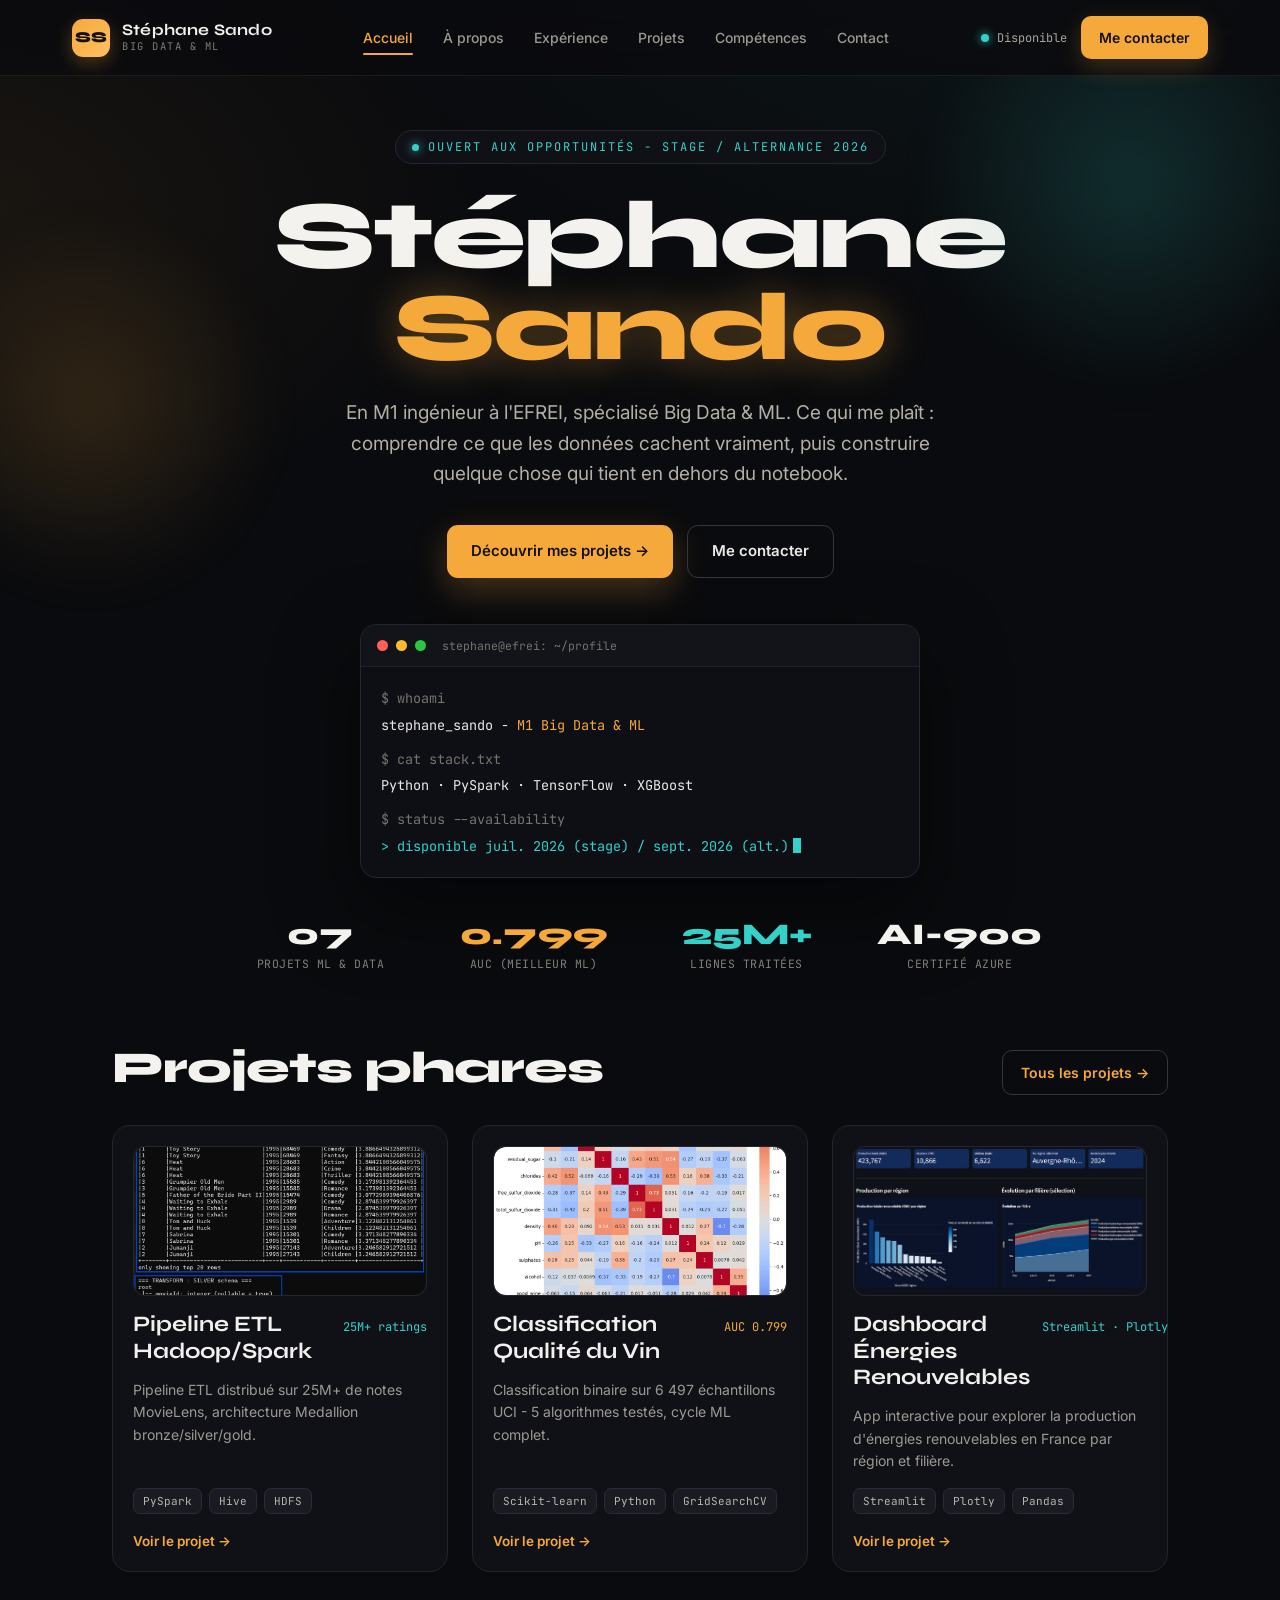
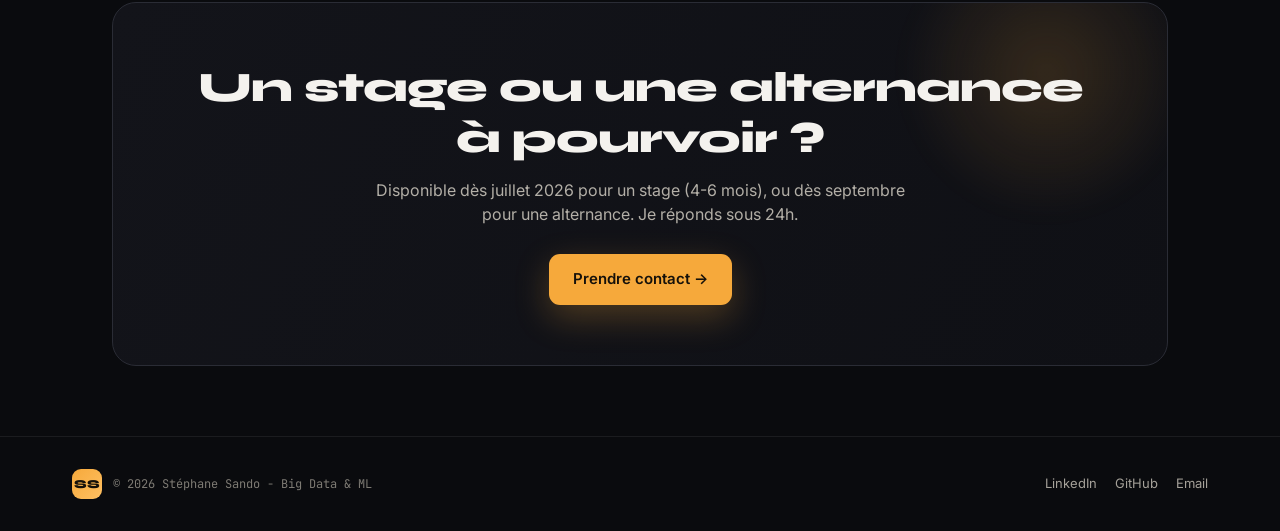
==== commit eb8de0e0: "Ajout projet Classification Maladies des Plantes (Deep Learning) - 7ème projet : comparaison MLP/CNN" ====
--- a/index.html
+++ b/index.html
@@ -86,7 +86,7 @@
       <div class="row g-3 justify-content-center mt-4">
         <div class="col-6 col-md-3">
           <div class="stat-item">
-            <div class="stat-value">06</div>
+            <div class="stat-value">07</div>
             <div class="stat-label">PROJETS ML &amp; DATA</div>
           </div>
         </div>
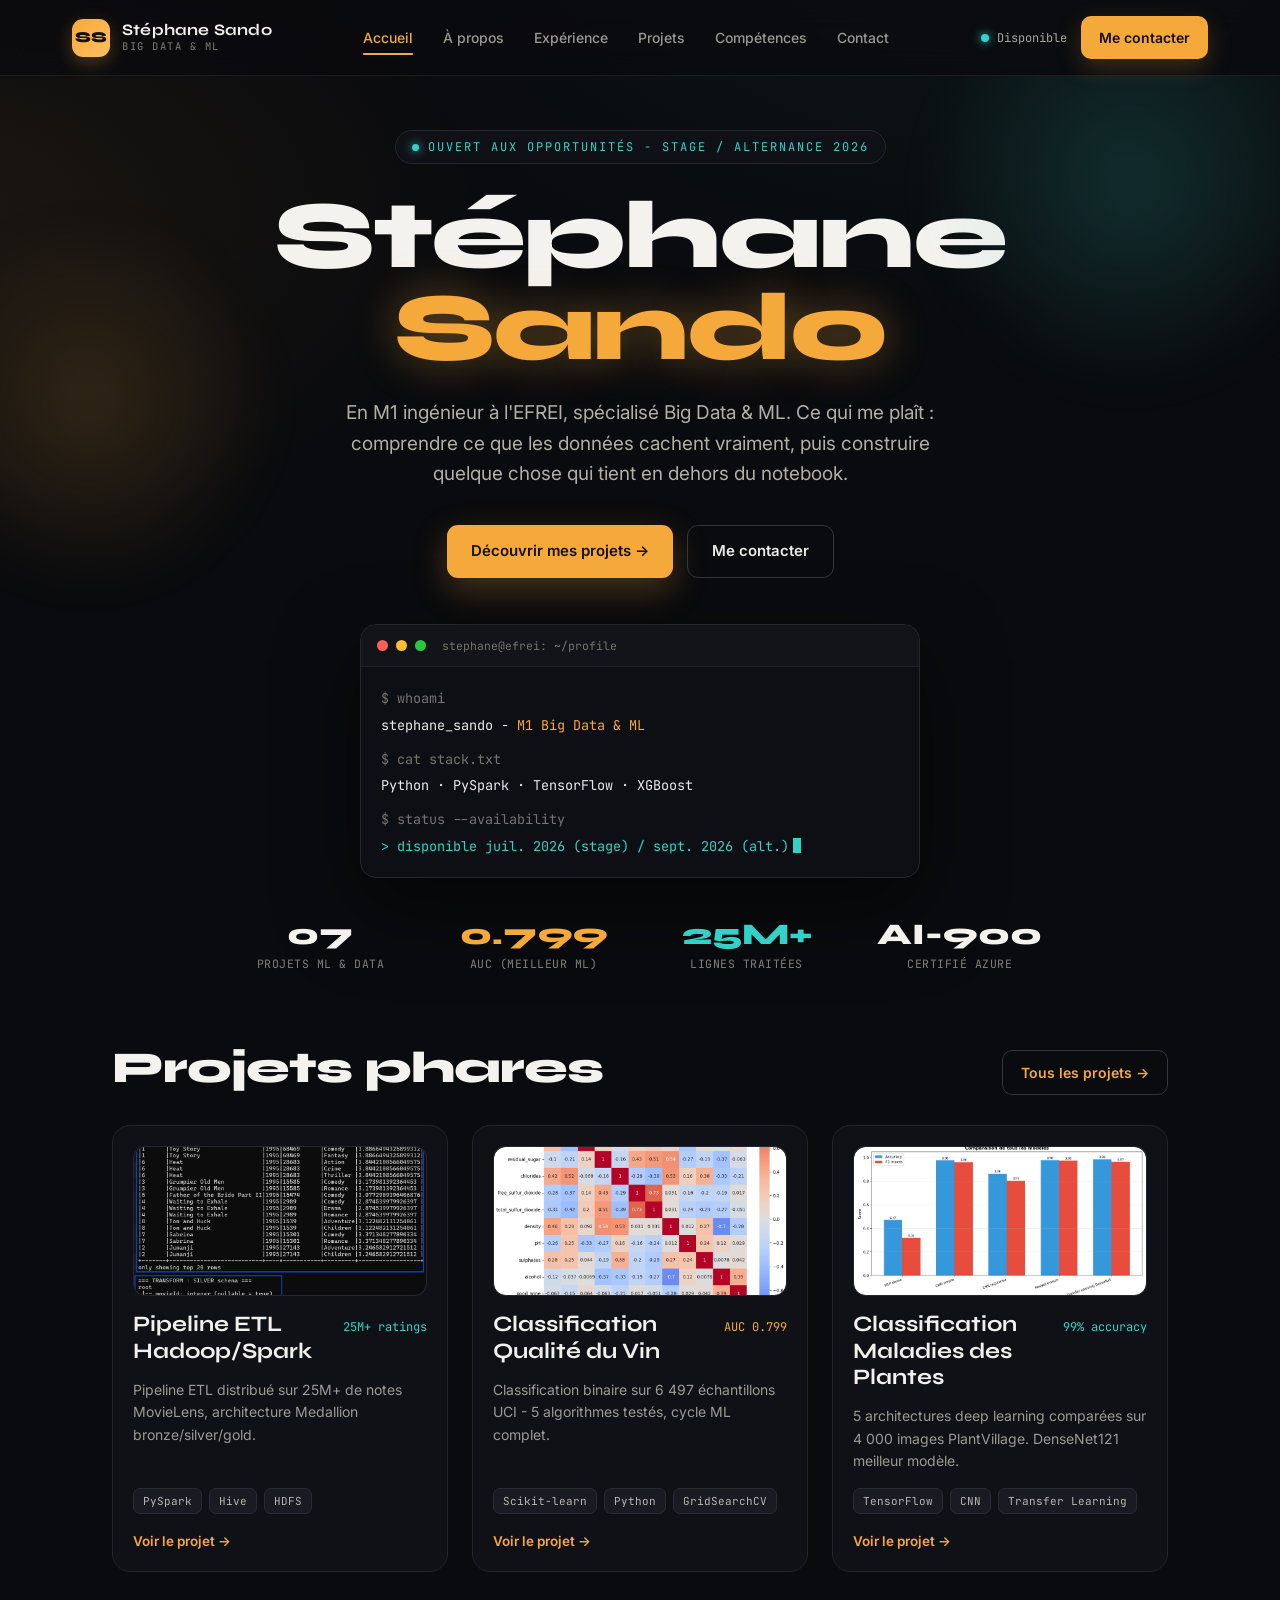
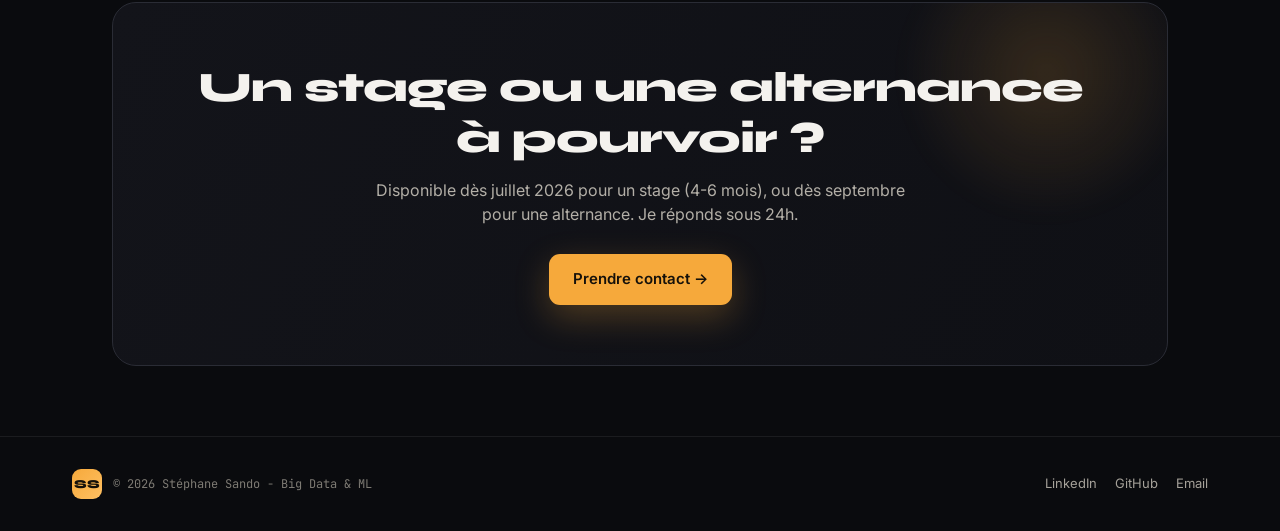
==== commit 1e71c6e6: "Projet plantes : images, métriques réelles, projet phare accueil - Ajout captures plantes-comparaiso" ====
--- a/index.html
+++ b/index.html
@@ -166,23 +166,23 @@
         </a>
       </div>
 
-      <!-- Dashboard Streamlit -->
+      <!-- Classification Maladies des Plantes -->
       <div class="col-12 col-md-6 col-lg-4">
-        <a href="projects.html#streamlit" class="project-card h-100">
+        <a href="projects.html#plantes" class="project-card h-100">
           <div class="project-card-thumb">
             <div class="thumb-glow" style="background:radial-gradient(circle at 72% 22%,rgba(52,209,201,.22),transparent 62%);"></div>
-            <span class="thumb-cat" style="background:#34D1C9;">Data Analytics</span>
-            <img src="img/projects/streamlit.png" alt="Dashboard Énergies Renouvelables" class="thumb-img">
+            <span class="thumb-cat" style="background:#34D1C9;">Machine Learning</span>
+            <img src="img/projects/plantes-comparaison.png" alt="Classification Maladies des Plantes" class="thumb-img">
           </div>
           <div class="card-row">
-            <h3 class="card-title">Dashboard Énergies Renouvelables</h3>
-            <span class="card-metric" style="color:#34D1C9;">Streamlit · Plotly</span>
-          </div>
-          <p class="card-desc">App interactive pour explorer la production d'énergies renouvelables en France par région et filière.</p>
+            <h3 class="card-title">Classification Maladies des Plantes</h3>
+            <span class="card-metric" style="color:#34D1C9;">99% accuracy</span>
+          </div>
+          <p class="card-desc">5 architectures deep learning comparées sur 4 000 images PlantVillage. DenseNet121 meilleur modèle.</p>
           <div class="card-tags">
-            <span class="tag">Streamlit</span>
-            <span class="tag">Plotly</span>
-            <span class="tag">Pandas</span>
+            <span class="tag">TensorFlow</span>
+            <span class="tag">CNN</span>
+            <span class="tag">Transfer Learning</span>
           </div>
           <span class="card-cta">Voir le projet →</span>
         </a>
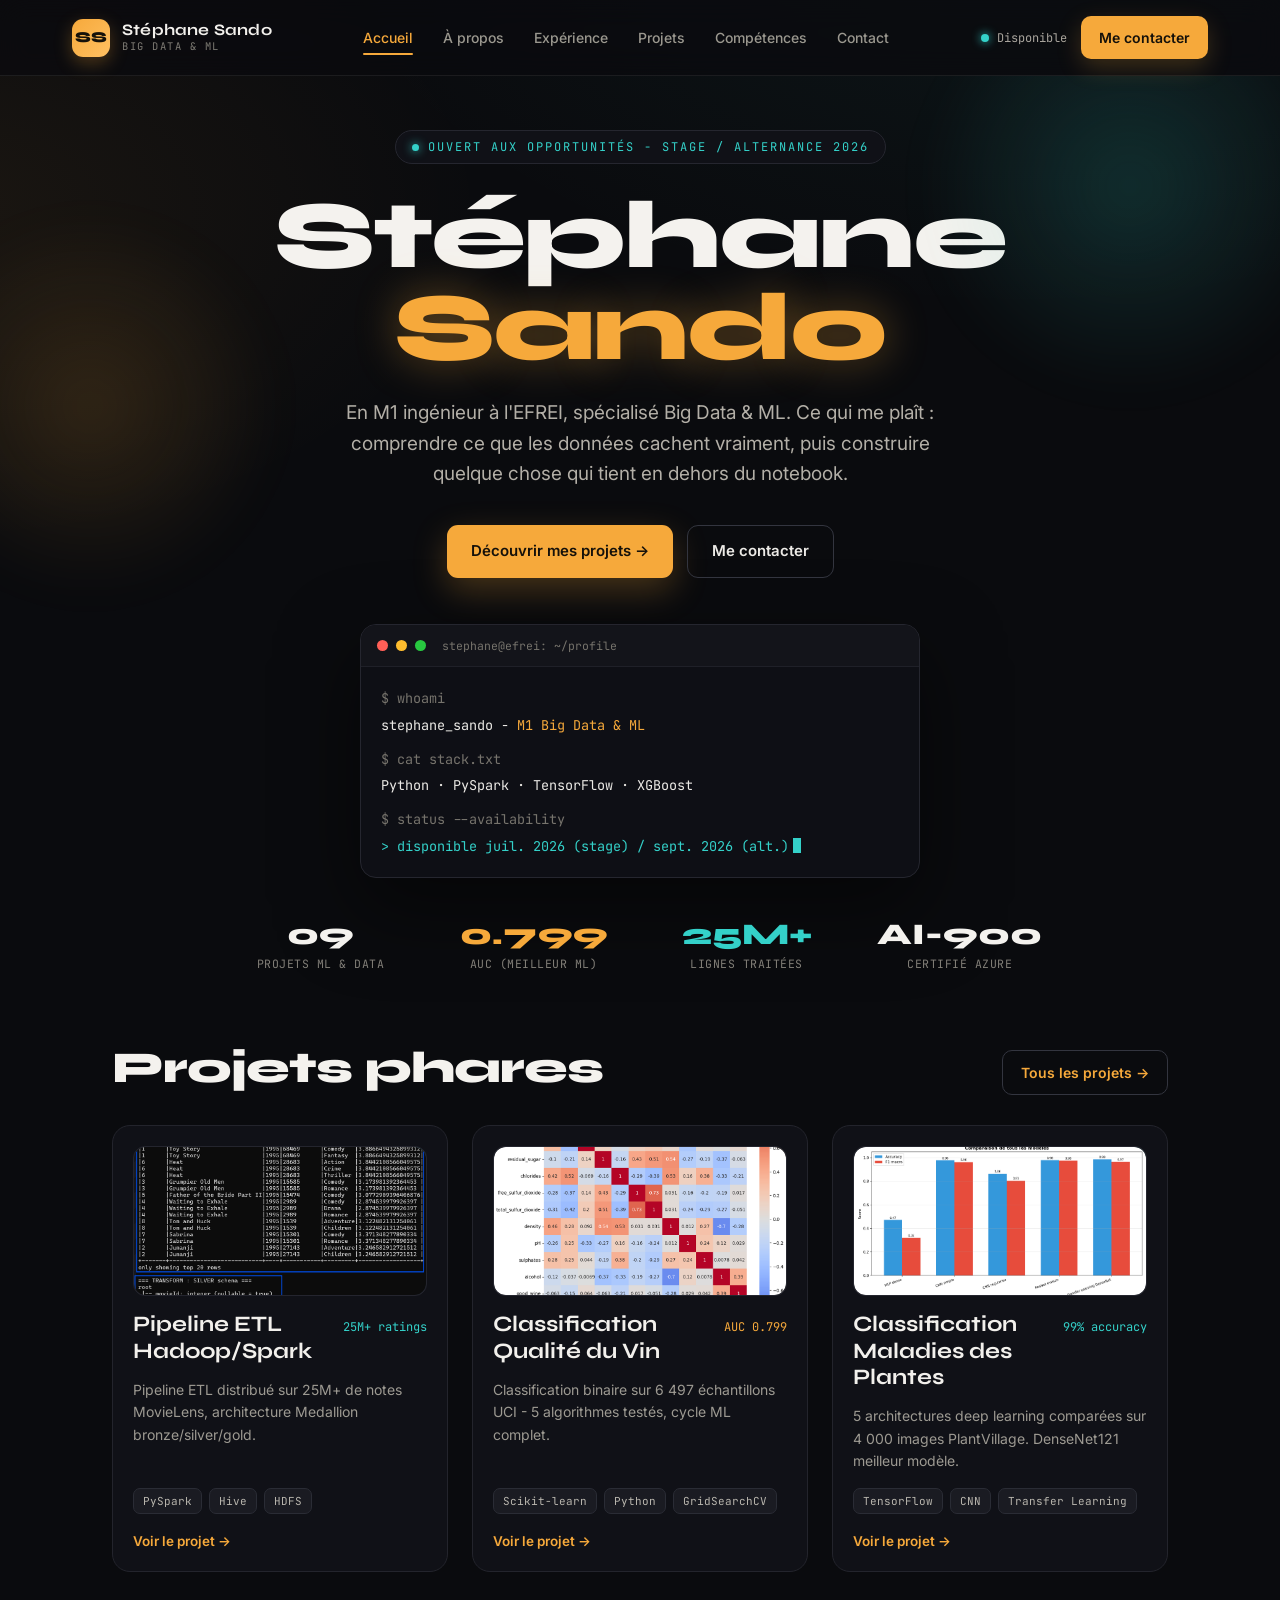
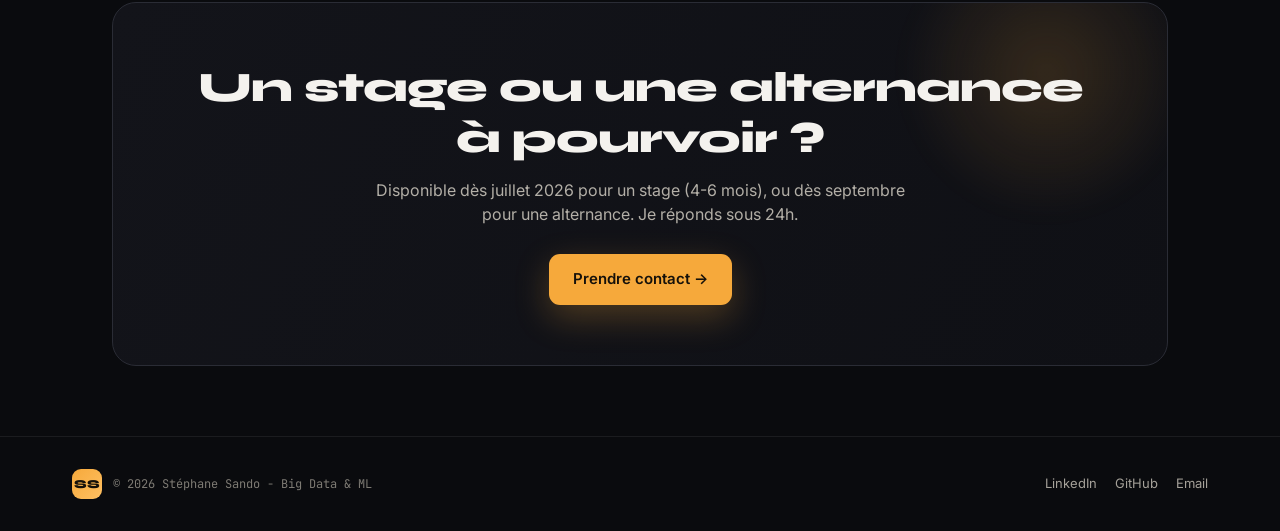
==== commit 30d10e67: "Ajout 2 projets : Football Data Lake + API REST E-Commerce - Football Data Lake : Airflow + MinIO + " ====
--- a/index.html
+++ b/index.html
@@ -86,7 +86,7 @@
       <div class="row g-3 justify-content-center mt-4">
         <div class="col-6 col-md-3">
           <div class="stat-item">
-            <div class="stat-value">07</div>
+            <div class="stat-value">09</div>
             <div class="stat-label">PROJETS ML &amp; DATA</div>
           </div>
         </div>
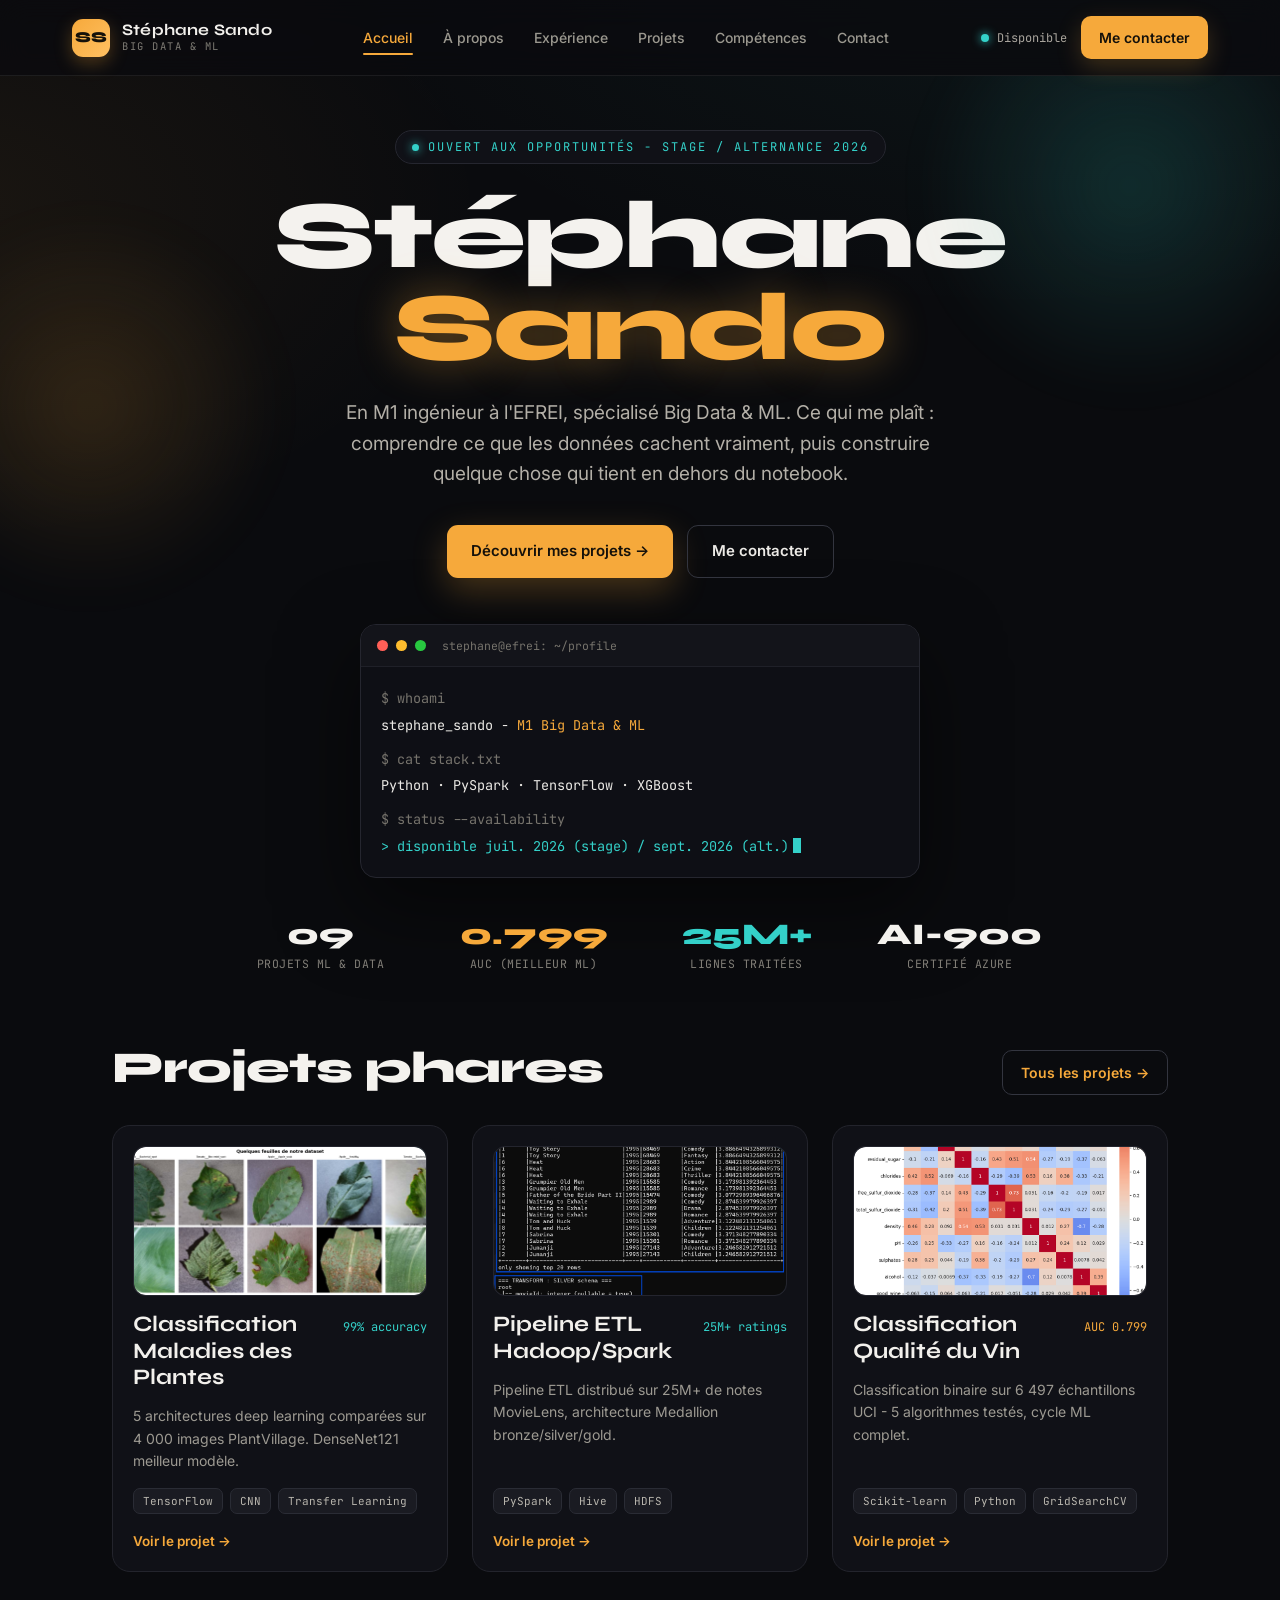
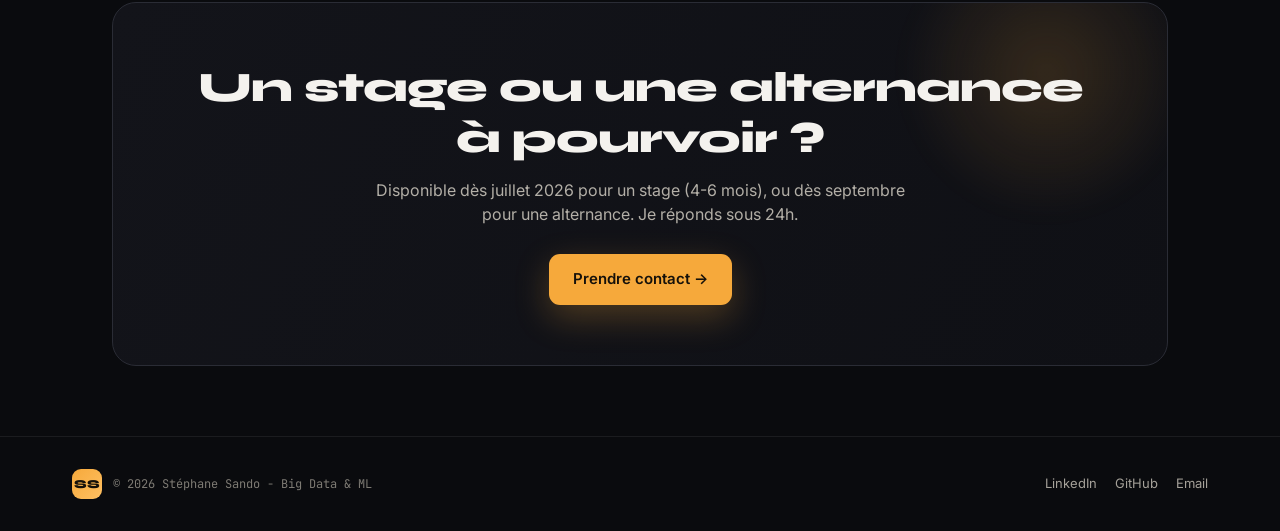
==== commit 3dafbe11: "feat: classification plantes en 1er projet (accueil + grille) - index.html : carte plantes passe en " ====
--- a/index.html
+++ b/index.html
@@ -122,6 +122,28 @@
     <!-- Bootstrap grid : 1 col mobile, 2 col md, 3 col lg -->
     <div class="row g-4">
 
+      <!-- Classification Maladies des Plantes -->
+      <div class="col-12 col-md-6 col-lg-4">
+        <a href="projects.html#plantes" class="project-card h-100">
+          <div class="project-card-thumb">
+            <div class="thumb-glow" style="background:radial-gradient(circle at 72% 22%,rgba(52,209,201,.22),transparent 62%);"></div>
+            <span class="thumb-cat" style="background:#34D1C9;">Machine Learning</span>
+            <img src="img/projects/plantes-dataset.png" alt="Classification Maladies des Plantes" class="thumb-img">
+          </div>
+          <div class="card-row">
+            <h3 class="card-title">Classification Maladies des Plantes</h3>
+            <span class="card-metric" style="color:#34D1C9;">99% accuracy</span>
+          </div>
+          <p class="card-desc">5 architectures deep learning comparées sur 4 000 images PlantVillage. DenseNet121 meilleur modèle.</p>
+          <div class="card-tags">
+            <span class="tag">TensorFlow</span>
+            <span class="tag">CNN</span>
+            <span class="tag">Transfer Learning</span>
+          </div>
+          <span class="card-cta">Voir le projet →</span>
+        </a>
+      </div>
+
       <!-- Pipeline ETL Hadoop/Spark -->
       <div class="col-12 col-md-6 col-lg-4">
         <a href="projects.html#etl-hadoop" class="project-card h-100">
@@ -166,28 +188,6 @@
         </a>
       </div>
 
-      <!-- Classification Maladies des Plantes -->
-      <div class="col-12 col-md-6 col-lg-4">
-        <a href="projects.html#plantes" class="project-card h-100">
-          <div class="project-card-thumb">
-            <div class="thumb-glow" style="background:radial-gradient(circle at 72% 22%,rgba(52,209,201,.22),transparent 62%);"></div>
-            <span class="thumb-cat" style="background:#34D1C9;">Machine Learning</span>
-            <img src="img/projects/plantes-comparaison.png" alt="Classification Maladies des Plantes" class="thumb-img">
-          </div>
-          <div class="card-row">
-            <h3 class="card-title">Classification Maladies des Plantes</h3>
-            <span class="card-metric" style="color:#34D1C9;">99% accuracy</span>
-          </div>
-          <p class="card-desc">5 architectures deep learning comparées sur 4 000 images PlantVillage. DenseNet121 meilleur modèle.</p>
-          <div class="card-tags">
-            <span class="tag">TensorFlow</span>
-            <span class="tag">CNN</span>
-            <span class="tag">Transfer Learning</span>
-          </div>
-          <span class="card-cta">Voir le projet →</span>
-        </a>
-      </div>
-
     </div>
   </div>
 
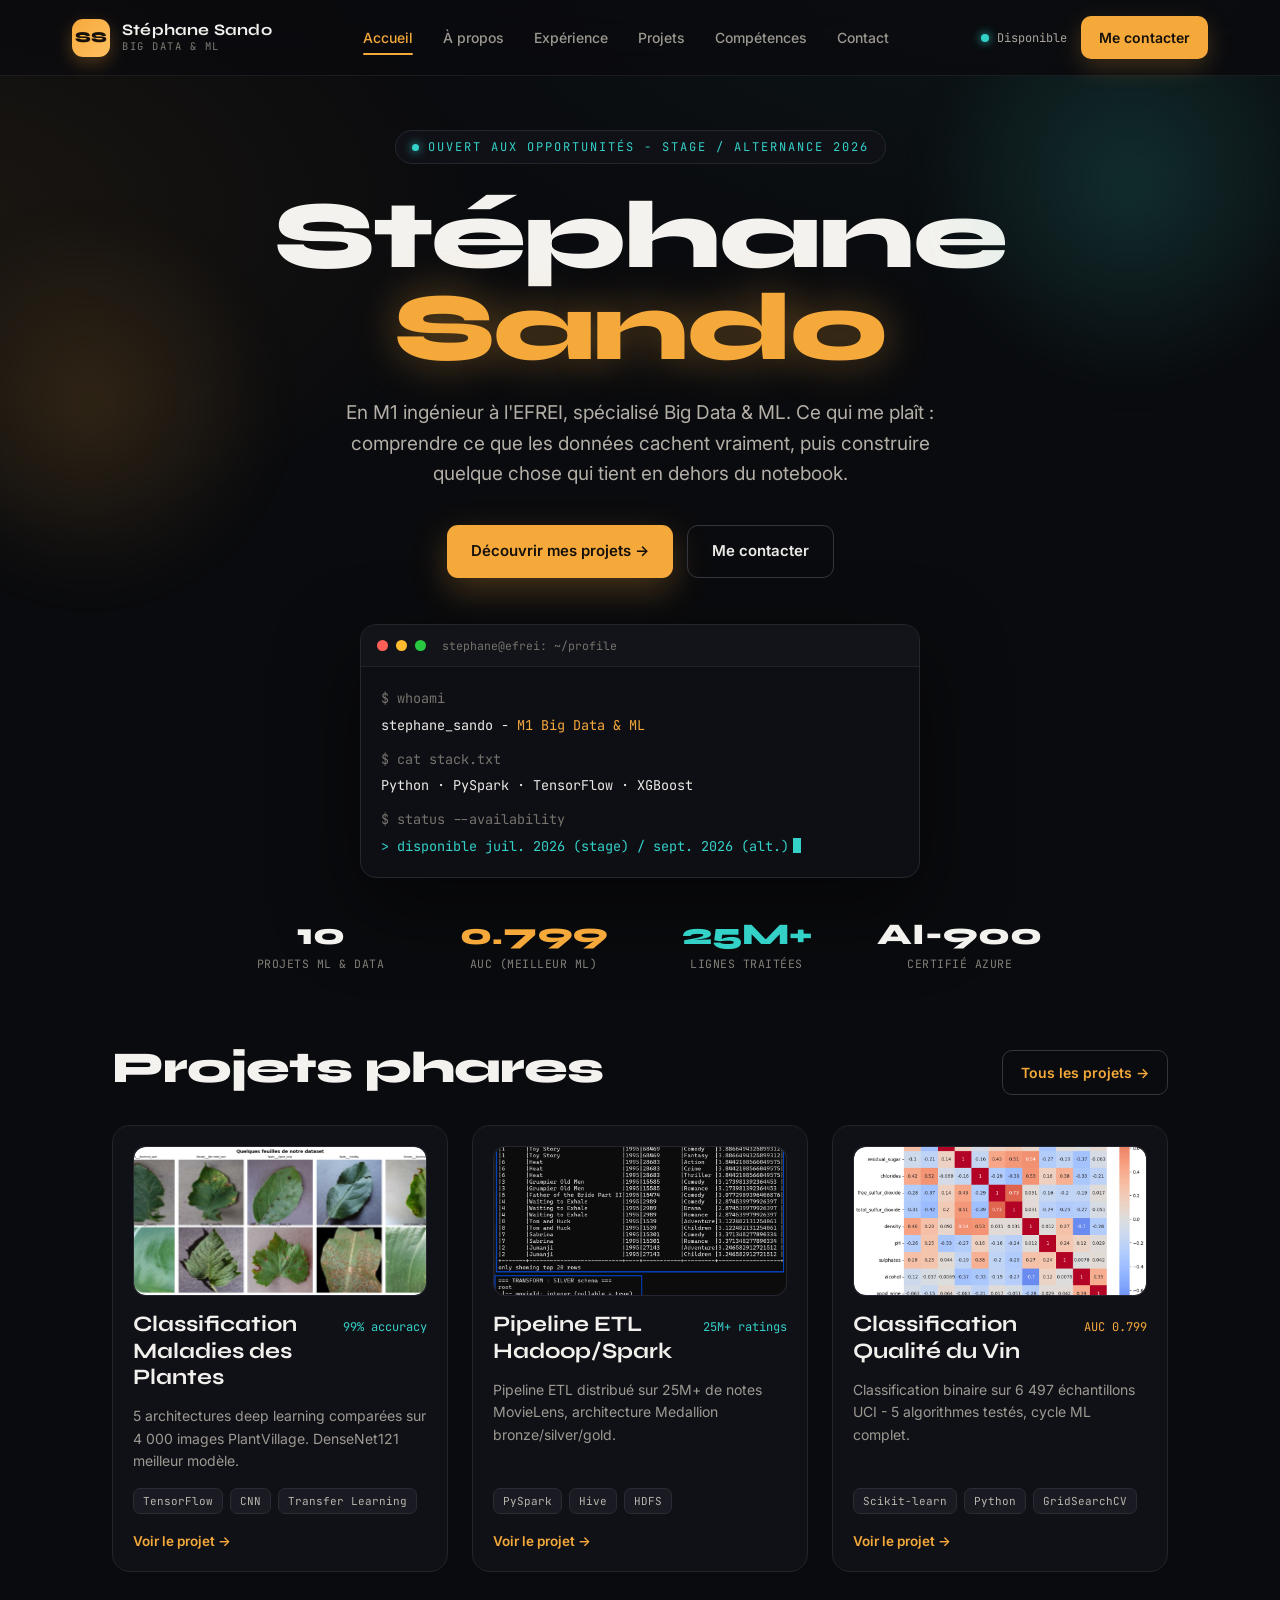
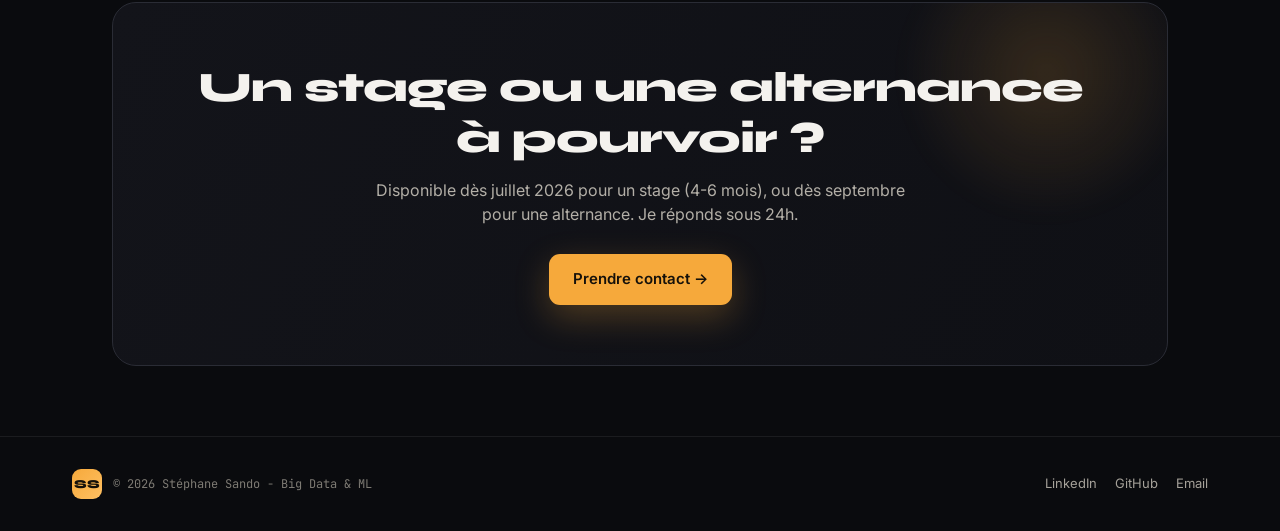
==== commit 824e7f02: "ai agent" ====
--- a/index.html
+++ b/index.html
@@ -86,7 +86,7 @@
       <div class="row g-3 justify-content-center mt-4">
         <div class="col-6 col-md-3">
           <div class="stat-item">
-            <div class="stat-value">09</div>
+            <div class="stat-value">10</div>
             <div class="stat-label">PROJETS ML &amp; DATA</div>
           </div>
         </div>
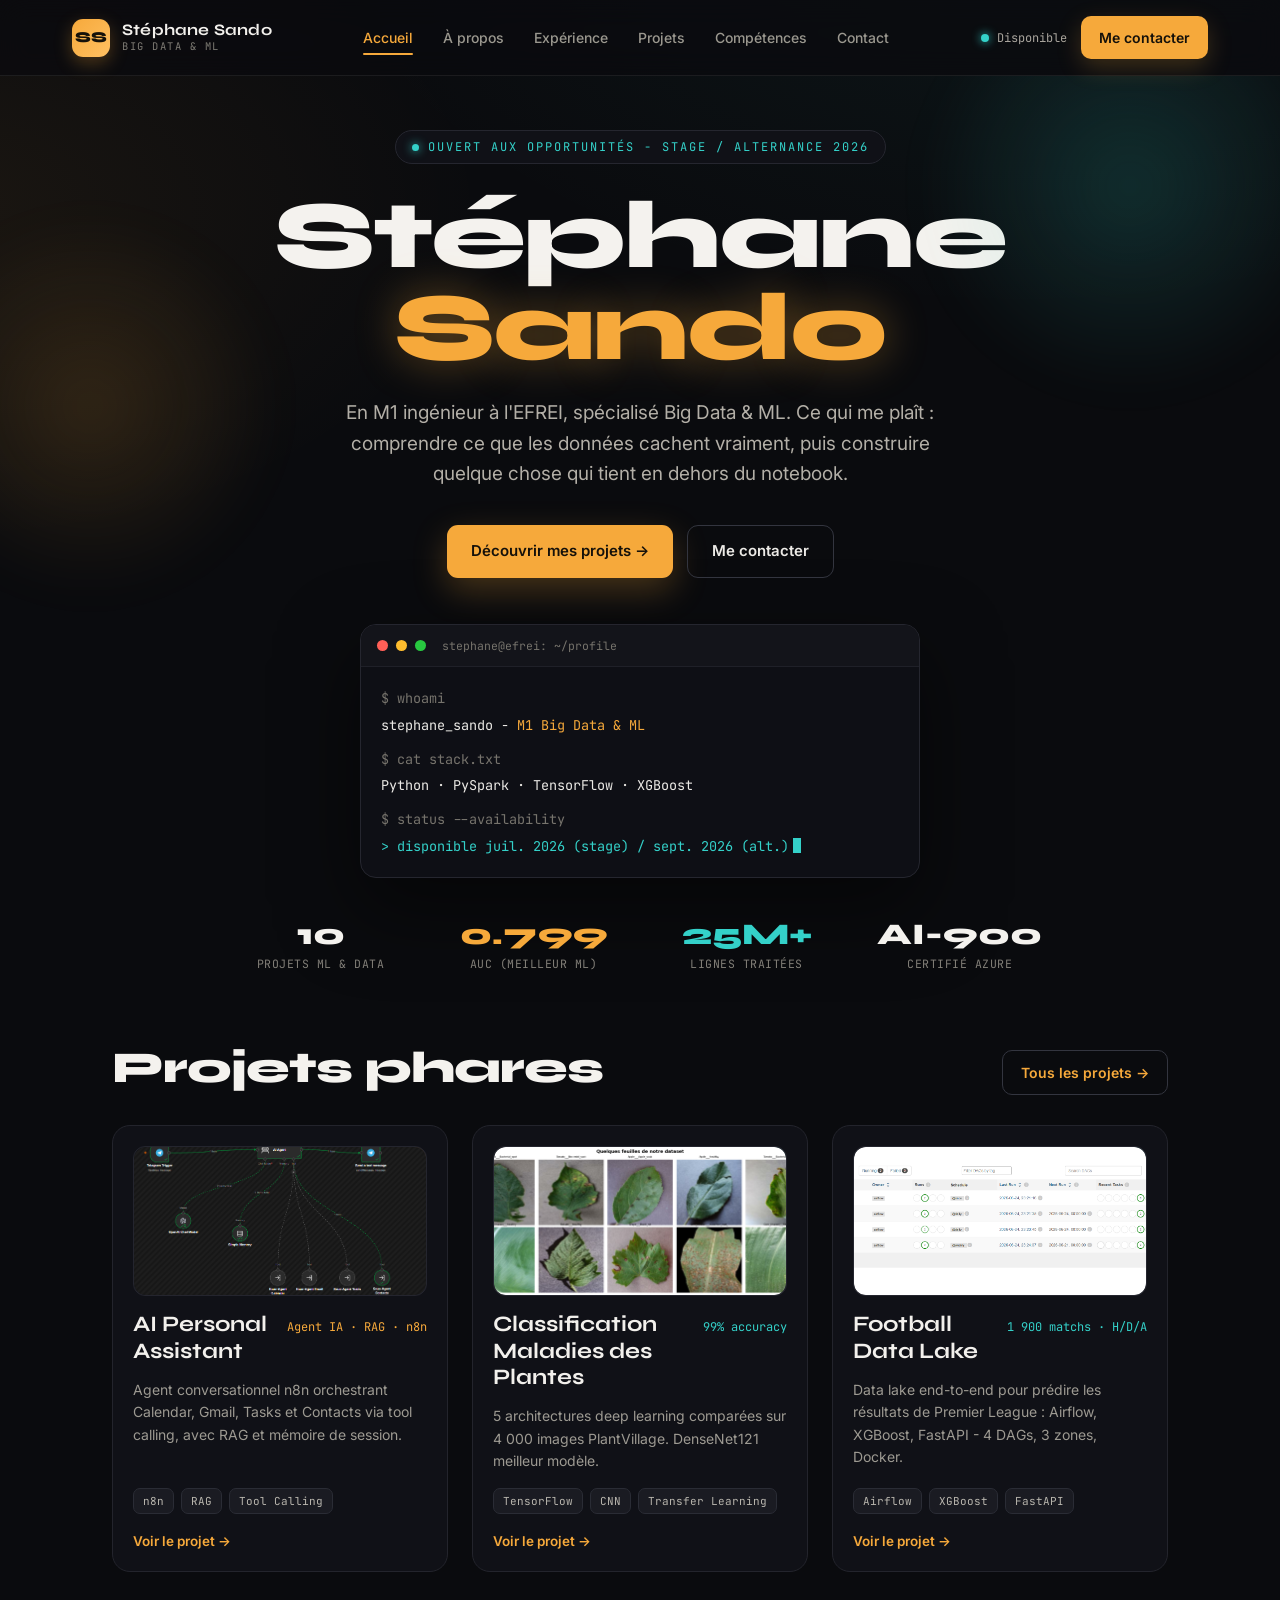
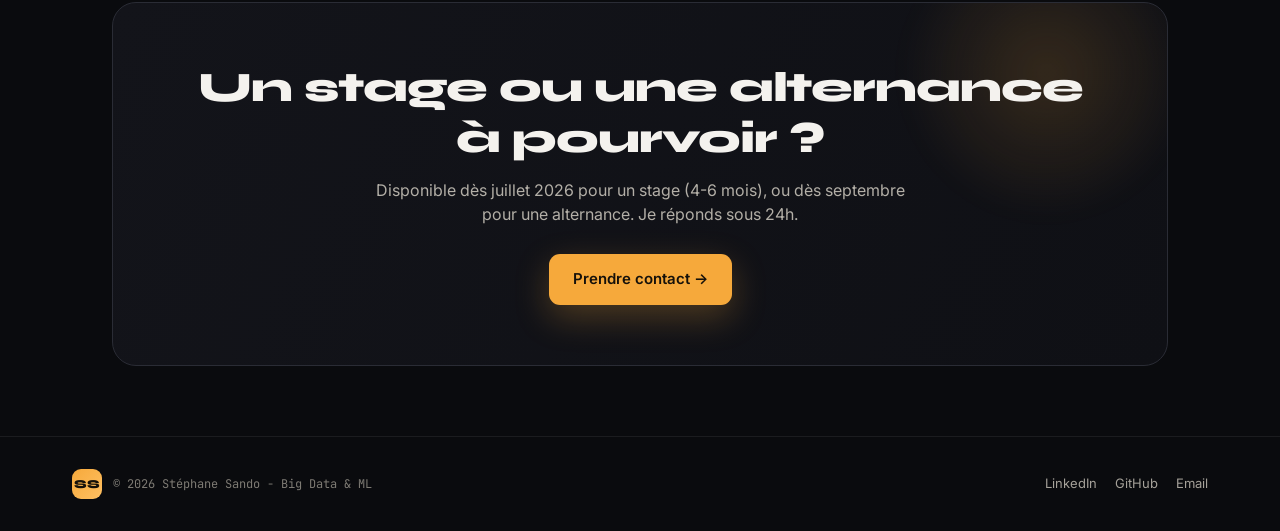
==== commit 76a82721: "feat: ajoute les captures AI Agent et Football Data Lake - ai-assistant : capture du workflow n8n (T" ====
--- a/index.html
+++ b/index.html
@@ -122,6 +122,28 @@
     <!-- Bootstrap grid : 1 col mobile, 2 col md, 3 col lg -->
     <div class="row g-4">
 
+      <!-- AI Personal Assistant -->
+      <div class="col-12 col-md-6 col-lg-4">
+        <a href="projects.html#ai-assistant" class="project-card h-100">
+          <div class="project-card-thumb">
+            <div class="thumb-glow" style="background:radial-gradient(circle at 72% 22%,rgba(246,169,59,.22),transparent 62%);"></div>
+            <span class="thumb-cat" style="background:#F6A93B;">IA Générative</span>
+            <img src="img/projects/ai-assistant-workflow.png" alt="AI Personal Assistant" class="thumb-img">
+          </div>
+          <div class="card-row">
+            <h3 class="card-title">AI Personal Assistant</h3>
+            <span class="card-metric" style="color:#F6A93B;">Agent IA · RAG · n8n</span>
+          </div>
+          <p class="card-desc">Agent conversationnel n8n orchestrant Calendar, Gmail, Tasks et Contacts via tool calling, avec RAG et mémoire de session.</p>
+          <div class="card-tags">
+            <span class="tag">n8n</span>
+            <span class="tag">RAG</span>
+            <span class="tag">Tool Calling</span>
+          </div>
+          <span class="card-cta">Voir le projet →</span>
+        </a>
+      </div>
+
       <!-- Classification Maladies des Plantes -->
       <div class="col-12 col-md-6 col-lg-4">
         <a href="projects.html#plantes" class="project-card h-100">
@@ -144,45 +166,23 @@
         </a>
       </div>
 
-      <!-- Pipeline ETL Hadoop/Spark -->
+      <!-- Football Data Lake -->
       <div class="col-12 col-md-6 col-lg-4">
-        <a href="projects.html#etl-hadoop" class="project-card h-100">
+        <a href="projects.html#football-lake" class="project-card h-100">
           <div class="project-card-thumb">
             <div class="thumb-glow" style="background:radial-gradient(circle at 72% 22%,rgba(52,209,201,.22),transparent 62%);"></div>
             <span class="thumb-cat" style="background:#34D1C9;">Big Data</span>
-            <img src="img/projects/etl-hadoop-1.png" alt="Pipeline ETL Hadoop/Spark" class="thumb-img">
+            <img src="img/projects/football-lake-dags.png" alt="Football Data Lake" class="thumb-img">
           </div>
           <div class="card-row">
-            <h3 class="card-title">Pipeline ETL Hadoop/Spark</h3>
-            <span class="card-metric" style="color:#34D1C9;">25M+ ratings</span>
-          </div>
-          <p class="card-desc">Pipeline ETL distribué sur 25M+ de notes MovieLens, architecture Medallion bronze/silver/gold.</p>
+            <h3 class="card-title">Football Data Lake</h3>
+            <span class="card-metric" style="color:#34D1C9;">1 900 matchs · H/D/A</span>
+          </div>
+          <p class="card-desc">Data lake end-to-end pour prédire les résultats de Premier League : Airflow, XGBoost, FastAPI - 4 DAGs, 3 zones, Docker.</p>
           <div class="card-tags">
-            <span class="tag">PySpark</span>
-            <span class="tag">Hive</span>
-            <span class="tag">HDFS</span>
-          </div>
-          <span class="card-cta">Voir le projet →</span>
-        </a>
-      </div>
-
-      <!-- Classification Qualité du Vin -->
-      <div class="col-12 col-md-6 col-lg-4">
-        <a href="projects.html#vin" class="project-card h-100">
-          <div class="project-card-thumb">
-            <div class="thumb-glow" style="background:radial-gradient(circle at 72% 22%,rgba(246,169,59,.22),transparent 62%);"></div>
-            <span class="thumb-cat" style="background:#F6A93B;">Machine Learning</span>
-            <img src="img/projects/vin-1.png" alt="Classification Qualité du Vin" class="thumb-img">
-          </div>
-          <div class="card-row">
-            <h3 class="card-title">Classification Qualité du Vin</h3>
-            <span class="card-metric" style="color:#F6A93B;">AUC 0.799</span>
-          </div>
-          <p class="card-desc">Classification binaire sur 6 497 échantillons UCI - 5 algorithmes testés, cycle ML complet.</p>
-          <div class="card-tags">
-            <span class="tag">Scikit-learn</span>
-            <span class="tag">Python</span>
-            <span class="tag">GridSearchCV</span>
+            <span class="tag">Airflow</span>
+            <span class="tag">XGBoost</span>
+            <span class="tag">FastAPI</span>
           </div>
           <span class="card-cta">Voir le projet →</span>
         </a>
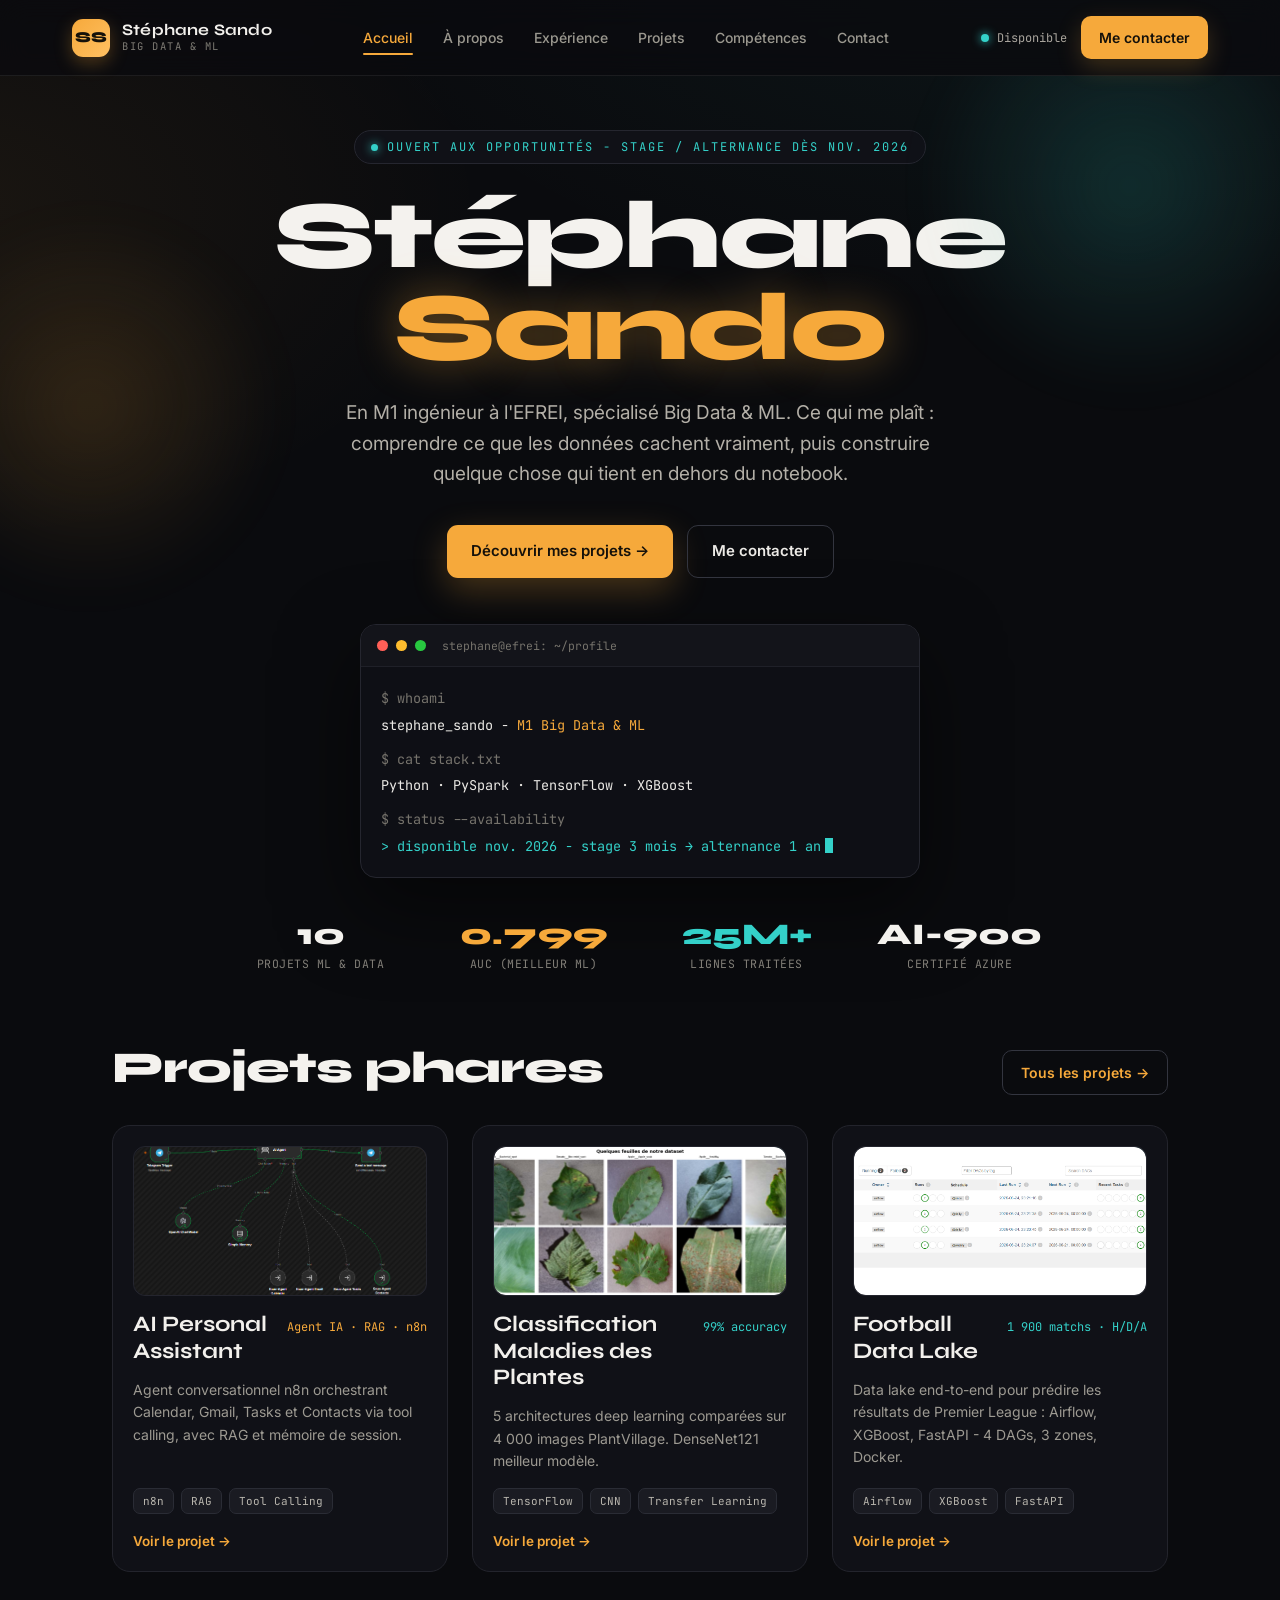
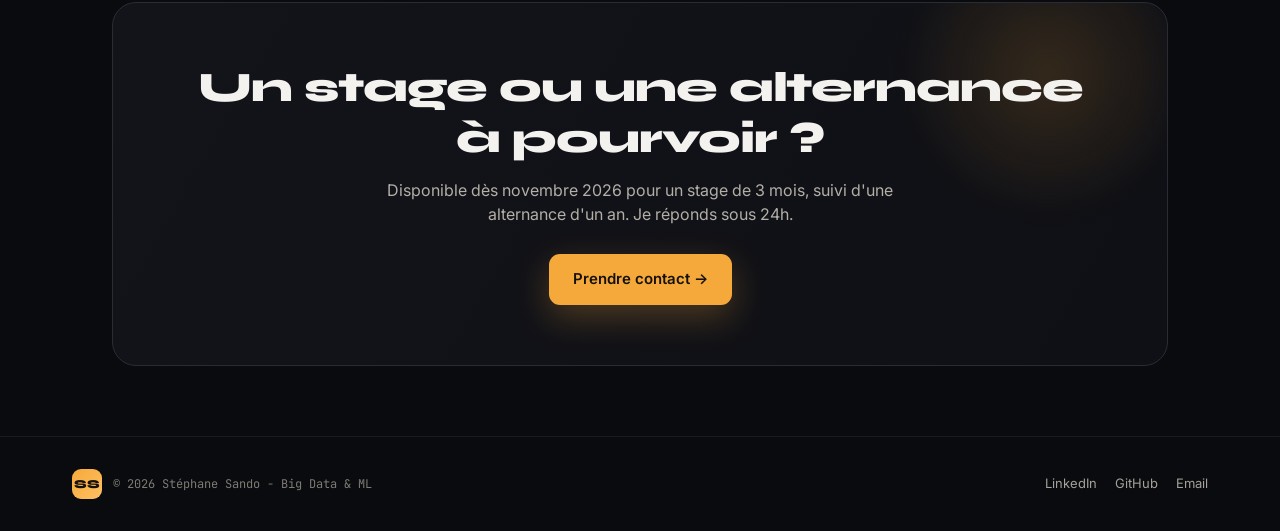
==== commit 31e63605: "feat: met à jour les compétences et la disponibilité - Nouveau groupe de compétences "IA Générative " ====
--- a/index.html
+++ b/index.html
@@ -55,7 +55,7 @@
     <div class="hero-inner">
       <div class="hero-badge">
         <span class="hero-badge-dot"></span>
-        Ouvert aux opportunités - Stage / Alternance 2026
+        Ouvert aux opportunités - Stage / Alternance dès nov. 2026
       </div>
       <h1 class="hero-title">Stéphane <span class="hero-title-accent">Sando</span></h1>
       <p class="hero-desc">En M1 ingénieur à l'EFREI, spécialisé Big Data &amp; ML. Ce qui me plaît : comprendre ce que les données cachent vraiment, puis construire quelque chose qui tient en dehors du notebook.</p>
@@ -78,7 +78,7 @@
           <div class="t-comment t-gap">$ cat stack.txt</div>
           <div class="t-output">Python · PySpark · TensorFlow · XGBoost</div>
           <div class="t-comment t-gap">$ status --availability</div>
-          <div class="t-cool">&gt; disponible juil. 2026 (stage) / sept. 2026 (alt.)<span class="t-cursor"></span></div>
+          <div class="t-cool">&gt; disponible nov. 2026 - stage 3 mois → alternance 1 an<span class="t-cursor"></span></div>
         </div>
       </div>
 
@@ -196,7 +196,7 @@
     <div class="cta-banner">
       <div class="cta-banner-glow"></div>
       <h2>Un stage ou une alternance à pourvoir ?</h2>
-      <p>Disponible dès juillet 2026 pour un stage (4-6 mois), ou dès septembre pour une alternance. Je réponds sous 24h.</p>
+      <p>Disponible dès novembre 2026 pour un stage de 3 mois, suivi d'une alternance d'un an. Je réponds sous 24h.</p>
       <a href="contact.html" class="btn btn-primary" style="position:relative;">Prendre contact →</a>
     </div>
   </div>
